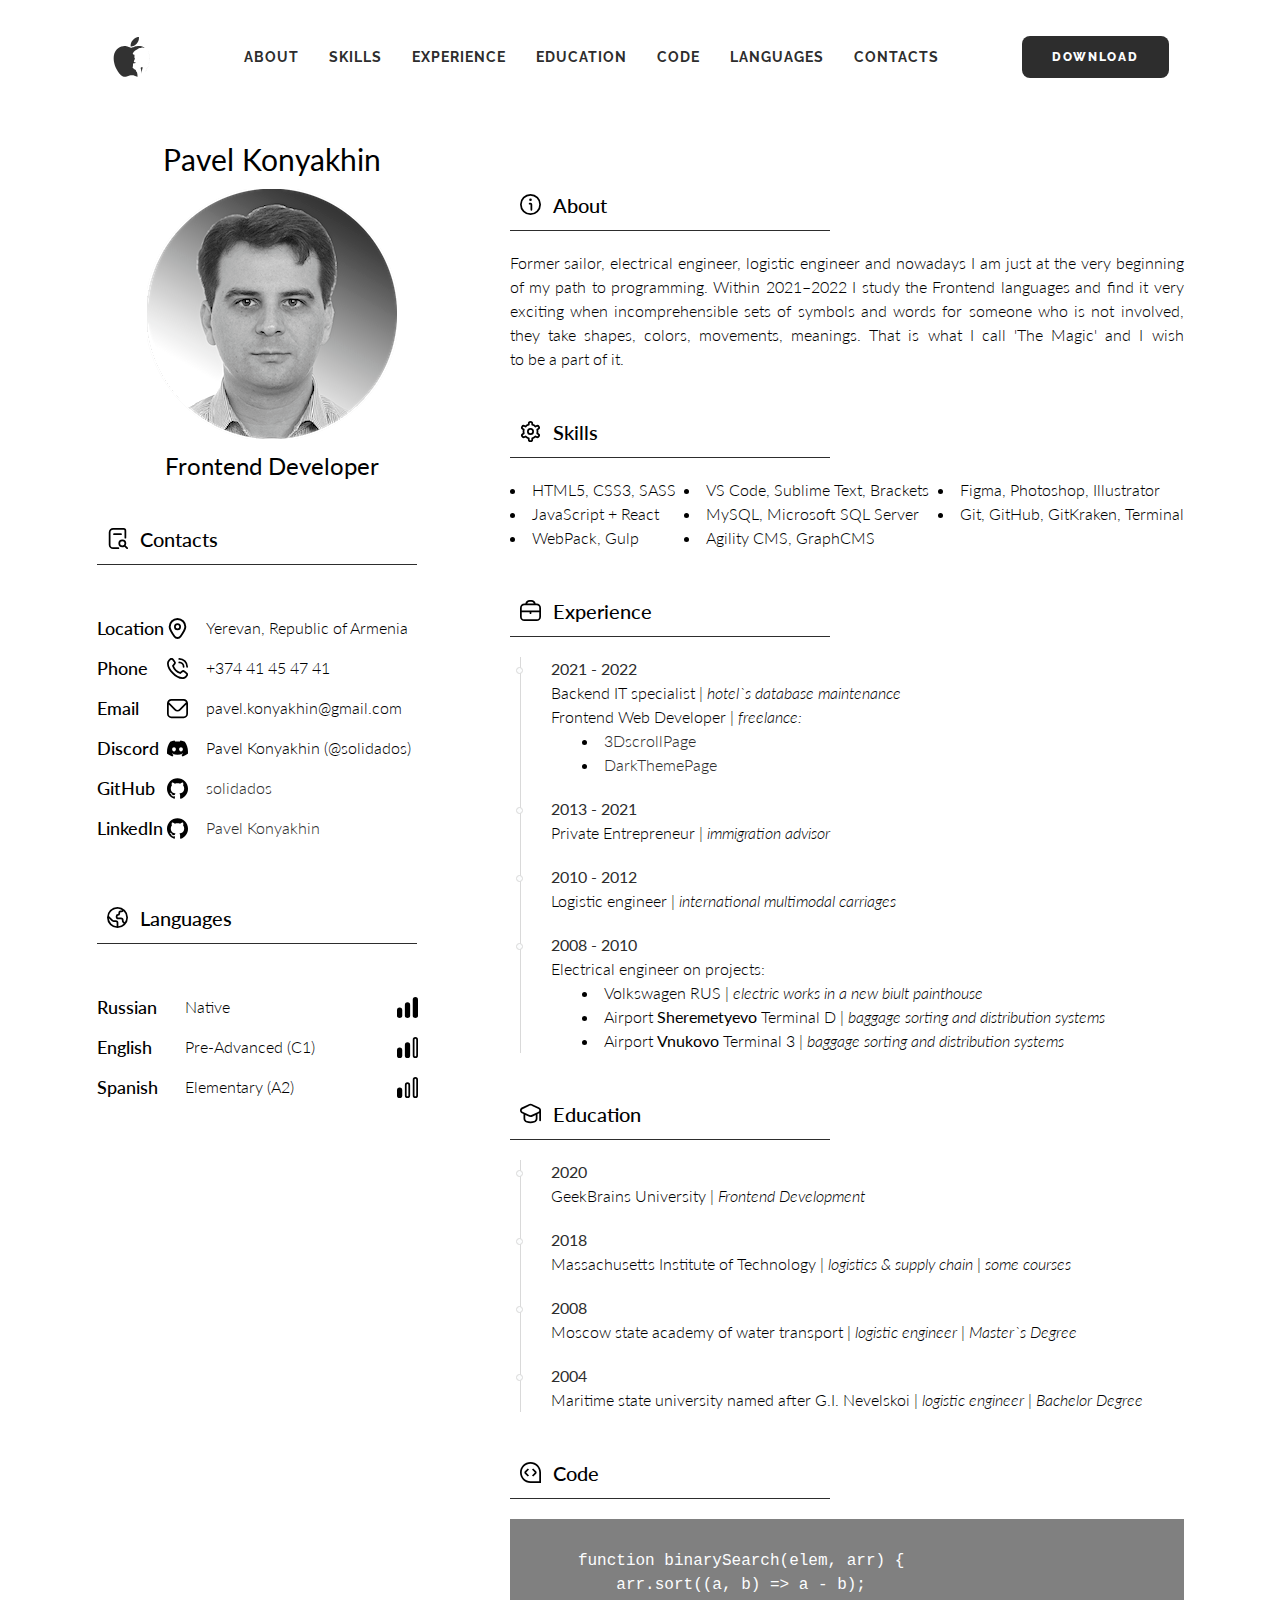
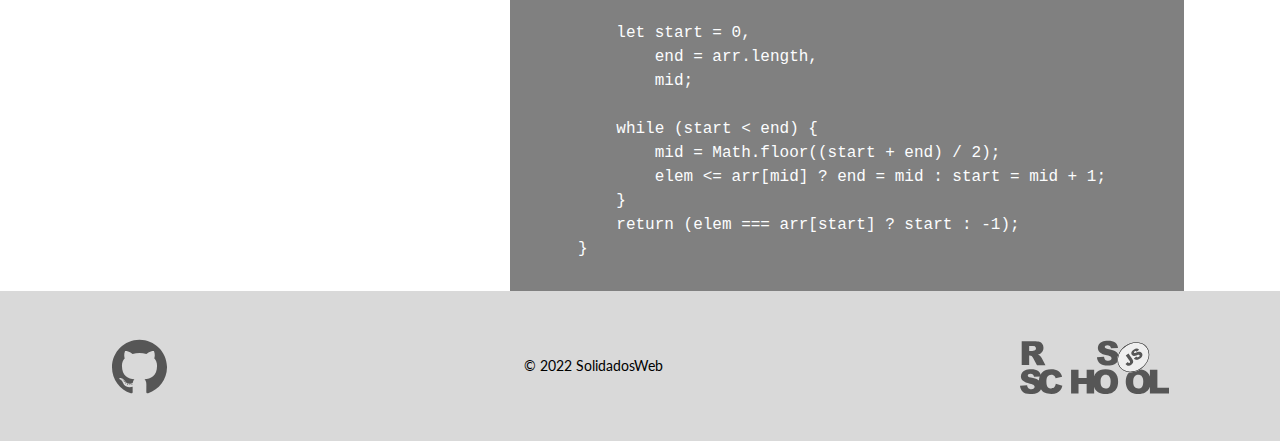
==== index.html @ b57db0f9 "feat: add icons to contacts" ====
<!DOCTYPE html>
<html lang="en">

<head>
    <meta charset="UTF-8">
    <meta http-equiv="X-UA-Compatible" content="IE=edge">
    <meta name="viewport" content="width=device-width, initial-scale=1.0">
    <link rel="shortcut icon" href="src/icons/favicon.png" type="image/x-icon">
    <link href="https://fonts.googleapis.com/css?family=Lato:100,300,regular,500,700&display=swap" rel="stylesheet" />
    <link href="https://fonts.googleapis.com/css?family=Rubik:300,regular,700&display=swap" rel="stylesheet" />
    <link href="https://fonts.googleapis.com/css?family=Raleway:700,800&display=swap" rel="stylesheet" />
    <link rel="stylesheet" href="style.css">
    <title>Curriculum Vitae</title>
</head>

<body>
    <div class="wrapper">

        <!-- ======== HEADER ======== -->
        <header id="open" class="header">
            <div id="close" class="header__container">
                <a href="#" class="header__logo">
                    <img src="src/img/icons/favicon.svg" alt="Logo_picture"></a>
                <div class="header__menu menu">
                    <nav class="menu__body">
                        <ul class="menu__list">
                            <li class="menu__item"><a href="#about" class="menu__link">About</a></li>
                            <li class="menu__item"><a href="#skills" class="menu__link">Skills</a></li>
                            <li class="menu__item"><a href="#experience" class="menu__link">Experience</a></li>
                            <li class="menu__item"><a href="#education" class="menu__link">Education</a></li>
                            <li class="menu__item"><a href="#code" class="menu__link">Code</a></li>
                            <li class="menu__item"><a href="#languages" class="menu__link">Languages</a></li>
                            <li class="menu__item"><a href="#contacts" class="menu__link">Contacts</a></li>
                        </ul>
                    </nav>
                </div>
                <div class="header__button">
                    <a href="src/docs/CV_Frontend_Pavel_Konyakhin.pdf" download="CV_Frontend_Pavel_Konyakhin.pdf"
                        class="button button-dark">Download</a>
                    <a href="#open" class="icon-menu"><span></span></a>
                    <a href="#close" class="close-icon-menu"></a>
                </div>
            </div>
        </header>

        <!-- ======== MAIN ======== -->
        <main class="main">
            <div class="main__container">

                <aside class="aside">
                    <div class="aside__box">

                        <!-- ----- Introduction ----- -->
                        <section class="intro">
                            <div class="intro-box">
                                <div class="title__content">
                                    <h1 class="intro__title">Pavel Konyakhin</h1>
                                    <img class="intro__picture" src="src/img/avatar3.png" alt="User_Picture">
                                    <h2 class="intro__subtitle">Frontend Developer</h2>
                                </div>
                            </div>
                        </section>

                        <!-- ----- Contacts ----- -->
                        <section id="contacts" class="contacts">
                            <div class="box">
                                <div class="box__content title-box">
                                    <img class="title-icon" src="src/img/icons/contacts2.svg" alt="Contacts icon">
                                    <h3 class="title-name">Contacts</h3>
                                </div>
                            </div>
                            <ul class="box__list">
                                <li class="box__list-item">
                                    <p class="item-title">Location</p>
                                    <img class="title-icon" src="src/img/icons/location.svg" alt="Location icon">
                                    <p class="item-text">Yerevan, Republic of Armenia</p>
                                </li>
                                <li class="box__list-item">
                                    <p class="item-title">Phone</p>
                                    <img class="title-icon" src="src/img/icons/phone-call.svg" alt="Phone icon">
                                    <p class="item-text">+374 41 45 47 41</p>
                                </li>
                                <li class="box__list-item">
                                    <p class="item-title">Email</p>
                                    <img class="title-icon" src="src/img/icons/email.svg" alt="Email icon">
                                    <p class="item-text">pavel.konyakhin@gmail.com</p>
                                </li>
                                <li class="box__list-item">
                                    <p class="item-title">Discord</p>
                                    <img class="title-icon" src="src/img/icons/discord.svg" alt="Discord icon">
                                    <p class="item-text">Pavel Konyakhin (@solidados)</p>
                                </li>
                                <li class="box__list-item">
                                    <p class="item-title">GitHub</p>
                                    <img class="title-icon" src="src/img/icons/github.svg" alt="GitHub icon">
                                    <p class="item-text"><a href="https://github.com/solidados">solidados</a></p>
                                </li>
                                <li class="box__list-item">
                                    <p class="item-title">LinkedIn</p>
                                    <img class="title-icon" src="src/img/icons/github.svg" alt="linkedIn icon">
                                    <p class="item-text"><a href="https://www.linkedin.com/in/solidados/">Pavel
                                            Konyakhin</a></p>
                                </li>
                            </ul>
                        </section>

                        <!-- ----- Languages ----- -->
                        <section id="languages" class="languages">
                            <div class="box">
                                <div class="box__content title-box">
                                    <img class="title-icon" src="src/img/icons/languages.svg" alt="Language icon">
                                    <h3 class="title-name">Languages</h3>
                                </div>
                            </div>
                            <ul class="box__list">
                                <li class="box__list-item">
                                    <p class="item-title">Russian</p>
                                    <p class="item-text">Native</p>
                                    <img class="title-icon" src="src/img/icons/signal-alt-3.svg" alt="Language level icon">
                                </li>
                                <li class="box__list-item">
                                    <p class="item-title">English</p>
                                    <p class="item-text">Pre-Advanced (C1)</p>
                                    <img class="title-icon" src="src/img/icons/signal-alt-2.svg" alt="Language level icon">
                                </li>
                                <li class="box__list-item">
                                    <p class="item-title">Spanish</p>
                                    <p class="item-text">Elementary (A2)</p>
                                    <img class="title-icon" src="src/img/icons/signal-alt-1.svg" alt="Language level icon">
                                </li>
                            </ul>
                        </section>
                    </div>
                </aside>

                <article class="article">
                    <div class="article__block">

                        <section id="about" class="about">
                            <div class="about box">
                                <div class="box__content title-box">
                                    <img class="title-icon" src="src/img/icons/about.svg" alt="Information icon">
                                    <h3 class="title-name">About</h3>
                                </div>
                            </div>
                            <div class="box-text">
                                <p>Former sailor, electrical engineer, logistic engineer and nowadays
                                    I&nbsp;am&nbsp;just at&nbsp;the very beginning of&nbsp;my&nbsp;path
                                    to&nbsp;programming. Within 2021&ndash;2022 I&nbsp;study the Frontend languages and
                                    find it&nbsp;very exciting when incomprehensible sets of&nbsp;symbols and words for
                                    someone who is&nbsp;not involved, they take shapes, colors, movements, meanings.
                                    That is&nbsp;what I&nbsp;call 'The Magic' and I&nbsp;wish
                                    to&nbsp;be&nbsp;a&nbsp;part of&nbsp;it.</p>
                            </div>
                        </section>

                        <section id="skills" class="skills">
                            <div class="skills box">
                                <div class="box__content title-box">
                                    <img class="title-icon" src="src/img/icons/skills.svg" alt="Skills icon">
                                    <h3 class="title-name">Skills</h3>
                                </div>
                            </div>
                            <!-- ========== Card__box =========== -->
                            <div class="box-text card__box">
                                <div class="card__text">
                                    <ul>
                                        <li>HTML5, CSS3, SASS</li>
                                        <li>JavaScript + React</li>
                                        <li>WebPack, Gulp</li>
                                    </ul>
                                </div>

                                <div class="card__text">
                                    <ul>
                                        <li>VS Code, Sublime Text, Brackets</li>
                                        <li>MySQL, Microsoft SQL Server</li>
                                        <li>Agility CMS, GraphCMS</li>
                                    </ul>
                                </div>

                                <div class="card__text">
                                    <ul>
                                        <li>Figma, Photoshop, Illustrator</li>
                                        <li>Git, GitHub, GitKraken, Terminal</li>
                                    </ul>
                                </div>
                            </div>
                        </section>

                        <section id="experience" class="experience">
                            <div class="experience box">
                                <div class="box__content title-box">
                                    <img class="title-icon" src="src/img/icons/briefcase.svg" alt="briefcase icon">
                                    <h3 class="title-name">Experience</h3>
                                </div>
                            </div>
                            <!-- ===== Timeline ruller ===== -->
                            <div class="timeline">
                                <div class="outer">
                                    <div class="card">
                                        <div class="info">
                                            <h4 class="timeline-title">2021 - 2022 </h4>
                                            <div class="box-text">
                                                <p>Backend IT&nbsp;specialist | <i>hotel`s&nbsp;database maintenance</i>
                                                </p>
                                                <p>Frontend Web Developer | <i>freelance:</i></p>
                                                <div class="info card__text">
                                                    <ul>
                                                        <li>
                                                            <a
                                                                href="https://solidados.github.io/3dScrollPage">3DscrollPage</a>
                                                        </li>
                                                        <li>
                                                            <a
                                                                href="https://solidados.github.io/darkThemeTmp/">DarkThemePage</a>
                                                        </li>
                                                    </ul>
                                                </div>
                                            </div>
                                        </div>
                                    </div>
                                    <div class="card">
                                        <div class="info">
                                            <h4 class="timeline-title">2013 - 2021</h4>
                                            <div class="box-text">
                                                <p>Private Entrepreneur | <i>immigration advisor</i></p>
                                            </div>
                                        </div>
                                    </div>
                                    <div class="card">
                                        <div class="info">
                                            <h4 class="timeline-title">2010 - 2012</h4>
                                            <div class="box-text">
                                                <p>Logistic engineer | <i>international multimodal carriages</i></p>
                                            </div>
                                        </div>
                                    </div>
                                    <div class="card">
                                        <div class="info">
                                            <h4 class="timeline-title">2008 - 2010</h4>
                                            <div class="box-text">
                                                <p>Electrical engineer on projects:</p>
                                                <div class="info card__text">
                                                    <ul>
                                                        <li>
                                                            Volkswagen RUS | <i>electric works in a new biult
                                                                painthouse</i>
                                                        </li>
                                                        <li>
                                                            Airport <strong>Sheremetyevo</strong> Terminal D |
                                                            <i>baggage
                                                                sorting and distribution systems</i>
                                                        </li>
                                                        <li>
                                                            Airport <strong>Vnukovo</strong> Terminal 3 | <i>baggage
                                                                sorting
                                                                and distribution systems</i>
                                                        </li>
                                                    </ul>
                                                </div>
                                            </div>
                                        </div>
                                    </div>
                                </div>
                            </div>
                        </section>

                        <section id="education" class="education">
                            <div class="education box">
                                <div class="box__content title-box">
                                    <img class="title-icon" src="src/img/icons/graduation-cap.svg" alt="GraduationCap icon">
                                    <h3 class="title-name">Education</h3>
                                </div>
                            </div>
                            <!-- ===== Timeline ruller ===== -->
                            <div class="timeline">
                                <div class="outer">
                                    <div class="card">
                                        <div class="info">
                                            <h4 class="timeline-title">2020</h4>
                                            <div class="box-text">
                                                <p>GeekBrains University | <i>Frontend Development</i></p>
                                            </div>
                                        </div>
                                    </div>
                                    <div class="card">
                                        <div class="info">
                                            <h4 class="timeline-title">2018</h4>
                                            <div class="box-text">
                                                <p>Massachusetts Institute of Technology | <i>logistics & supply
                                                        chain</i> | <i>some courses</i></p>
                                            </div>
                                        </div>
                                    </div>
                                    <div class="card">
                                        <div class="info">
                                            <h4 class="timeline-title">2008</h4>
                                            <div class="box-text">
                                                <p>Moscow state academy of water transport | <i>logistic engineer</i> |
                                                    <i>Master`s Degree</i>
                                                </p>
                                            </div>
                                        </div>
                                    </div>
                                    <div class="card">
                                        <div class="info">
                                            <h4 class="timeline-title">2004</h4>
                                            <div class="box-text">
                                                <p>Maritime state university named after G.I. Nevelskoi | <i>logistic
                                                        engineer</i> | <i>Bachelor Degree</i></p>
                                            </div>
                                        </div>
                                    </div>
                                </div>
                            </div>
                        </section>

                        <section id="code" class="code">
                            <div class="code box">
                                <div class="box__content title-box">
                                    <img class="title-icon" src="src/img/icons/code.svg" alt="Code icon">
                                    <h3 class="title-name">Code</h3>
                                </div>
                            </div>
                            <div class="box-text">
                                <code>
<pre>
    function binarySearch(elem, arr) {
        arr.sort((a, b) => a - b);

        let start = 0,
            end = arr.length,
            mid;

        while (start < end) {
            mid = Math.floor((start + end) / 2);
            elem <= arr[mid] ? end = mid : start = mid + 1;
        }
        return (elem === arr[start] ? start : -1);
    }
</pre>
                                    </code>
                            </div>
                        </section>

                    </div>
                </article>

            </div>
        </main>

        <footer class="footer">
            <div class="footer__container">
                <div class="footer__item">
                    <a href="https://github.com/solidados">
                        <img class="git-logo" src="src/img/icons/github.svg" alt="GitHub logo">
                    </a>
                </div>
                <div class="footer__item">
                    <div class="footer-text">
                        <p>&copy; 2022 SolidadosWeb</p>
                    </div>
                </div>
                <div class="footer__item">
                    <a href="https://rs.school/js/">
                        <img class="rss-logo" src="src/img/icons/rs_school_js.svg" alt="RSSchool logo">
                    </a>
                </div>
            </div>
        </footer>
    </div>
</body>

</html>
---- style.css ----
/* ===== variables ===== */
:root {
    /* ----- colors ----- */
    --main-txtcolor: #2d2d2d;
    --light-txtcolor: #fcfdfe;
    --light-linecolor: #d9d9d9;
    /* ----- opacity ----- */
    --button-opacity: 0.8;
    --burger-menu-opacity: 0.95;
}

/* ===== styles minimal clear ===== */
*,
*::before,
*::after {
    padding: 0;
    margin: 0;
    border: 0;
    box-sizing: border-box;
}

p {
    width: auto;
    overflow-wrap: break-word;
}

a {
    text-decoration: none;
}

ul,
ol,
li {
    list-style: inherit;
}

img {
    vertical-align: top;
}

h1,
h2,
h3,
h4,
h5,
h6 {
    font-size: inherit;
    font-weight: inherit;
}

html,
body {
    height: 100%;
    line-height: 1;
    scroll-behavior: smooth;
}

body {
    font-family: Lato;
    font-size: 14px;
}

/* ----- Wrapper ----- */
.wrapper {
    overflow: hidden;
    display: flex;
    flex-direction: column;
    min-height: 100%;
    width: 100%;
}

/* ===== attribute's selector ===== */
[class*="__container"] {
    max-width: 1087px;
    margin: 0px auto;
    padding: 0 15px;
}

/* ===== 1087px break point for PC ===== */
@media (max-width: 1086.98px) {
    [class*="__container"] {
        max-width: 970px;
    }
    .box-text > p {
        width: 580px;
    }
    .box {
        width: 580px;
    }
    .card__box > .card__text:last-child {
        overflow: hidden;
    }
}

/* ===== 992px break point for Tablet ===== */
@media (max-width: 991.98px) {
    [class*="__container"] {
        max-width: 750px;
    }
}

/* ===== 768px break point for Mobile ===== */
@media (max-width: 767.98px) {
    [class*="__container"] {
        max-width: none;
    }
}

.header {
    position: absolute;
    top: 0;
    left: 0;
    width: 100%;
    z-index: 50;
}

.header__container {
    display: flex;
    min-height: 114px;
    align-items: center;
}
.header__logo {
    position: relative;
    z-index: 5;
    margin-right: 15px;
}
.header__logo img {
    width: 40px;
    opacity: var(--button-opacity);
}
.header__logo img:hover {
    cursor: pointer;
    opacity: 1;
}
.header__menu {
    text-transform: uppercase;
    flex: 1 1 auto;
}
.header__button {
    position: relative;
    z-index: 5;
    flex: 0 0 200px;
    display: flex;
    justify-content: flex-end;
    align-items: center;
}

/* ------------------ */
.menu {
    display: flex;
    justify-content: flex-end;
}
.menu__list {
    display: flex;
    list-style: none;
}
.menu__item {
    margin: 0 30px 0 0;
}

/* ----- break points for header elements ----- */
@media (max-width: 991.98px) {
    .header__container {
        min-height: 80px;
    }
    .header__button {
        flex: 0 0 170px;
    }
    .menu__item {
        margin: 0 22px 0 0;
    }
}
@media (max-width: 767.98px) {
    .menu__body {
        position: fixed;
        top: 0;
        left: -100%;
        width: 100%;
        height: 100%;
        overflow: auto;
        background-color: var(--light-txtcolor);
        opacity: var(--burger-menu-opacity);
        padding: 90px 15px 30px 15px;
        transition: 0.3s ease 0s;
    }
    .header:target .menu__body {
        left: 0;
    }
    .header:target .menu__body::before {
        content: "";
        position: fixed;
        top: 0;
        left: 0;
        height: 80px;
        width: 100%;
        background-color: var(--light-txtcolor);
    }
    .menu__list {
        flex-direction: column;
        justify-content: center;
        align-items: center;
    }
    .menu__item {
        font-weight: 700;
        margin: 0 0 25px 0;
    }
    .menu__item:last-child {
        margin-bottom: 0;
    }
    .menu__link {
        font-size: 20px;
    }
    .header__button .button {
        padding: 14px 20px;
    }
}
@media (max-width: 478.98px) {
    .header__logo {
        flex: 0 0 40px;
        overflow: hidden;
    }
}

/* ------------------ */
.menu__link {
    font-family: Raleway;
    text-transform: uppercase;
    font-weight: 700;
    line-height: 1.2;
    color: var(--main-txtcolor);
    letter-spacing: 1px;
    transition: background-color 0.3s ease 0s;
}
.menu__link:hover {
    background-color: var(--main-txtcolor);
    opacity: var(--button-opacity);
    color: var(--light-txtcolor);
}

/* ------------------ */
.button {
    display: inline-block;
    font-family: Raleway;
    font-weight: 800;
    text-transform: uppercase;
    font-size: 12px;
    line-height: 1.2;
    letter-spacing: 1.7px;
    color: var(--light-txtcolor);
    padding: 14px 30px;
    border-radius: 8px;
    transition: background-color 0.3s ease 0s;
}
.button:hover {
    background-color: var(--main-txtcolor);
    opacity: var(--button-opacity);
}
.button-dark {
    background-color: var(--main-txtcolor);
}

/* ----- burger menu ----- */
.close-icon-menu,
.icon-menu {
    display: none;
}
@media (max-width: 767.98px) {
    .icon-menu {
        display: flex;
        position: relative;
        flex: 0 0 30px;
        height: 18px;
        flex-direction: column;
        justify-content: space-between;
        margin: 0 0 0 20px;
        z-index: 1;
    }
    .icon-menu::before,
    .icon-menu::after {
        content: "";
        background-color: var(--main-txtcolor);
        height: 2px;
    }
    .icon-menu span {
        background-color: var(--main-txtcolor);
        height: 2px;
    }

    .close-icon-menu {
        flex: 0 0 30px;
        height: 30px;
        position: relative;
        margin: 0 0 0 20px;
    }

    .close-icon-menu::before,
    .close-icon-menu::after {
        content: "";
        position: absolute;
        top: 50%;
        left: 0;
        width: 100%;
        background-color: var(--main-txtcolor);
        height: 2px;
    }
    .close-icon-menu::before {
        transform: rotate(-45deg);
    }
    .close-icon-menu::after {
        transform: rotate(45deg);
    }
    .header:target .icon-menu {
        display: none;
    }
    .header:target .close-icon-menu {
        display: flex;
    }
}

/* ===== Main Content ===== */

.main {
    top: 0;
    left: 0;
    width: 100%;
    height: 100%;
}
.main__container {
    display: flex;
    /* flex-direction: row;
    align-items: flex-start;
    justify-content: space-between; */
    min-height: 100%;
    padding: 144px 0 0 0;
}

/* ===== Block: Aside ===== */
.aside {
    position: relative;
    min-width: 350px;
    flex: 0 1 50%;
    float: left;
}

/* ----- Section: Introduction  ----- */
.intro {
    position: relative;
}
.intro-box {
    padding: 0;
    margin: 0;
}
.title__content {
    display: flex;
    flex-direction: column;
    justify-content: center;
    align-items: center;
}
.intro__title {
    font-size: 30px;
    line-height: auto;
    color: inherit;
}
.intro__picture {
    size: 250px;
    border: 0;
    padding: 15px 50px 15px 50px;
}
.intro__subtitle {
    font-size: 24px;
    line-height: auto;
    color: inherit;
}

/* ----- Section: Contacts  ----- */
.contacts {
    position: relative;
}
.box {
    top: 0;
    left: 0;
    display: flex;
    margin-top: 50px;
}
.box__content {
    padding: 0 15px 15px 10px;
}
.title-box {
    display: flex;
    align-items: center;
    width: 320px;
    border-bottom: 1px solid var(--main-txtcolor);
    margin-bottom: 20px;
}
.title-icon {
    width: 21px;
}
.title-name {
    font-size: 20px;
    font-weight: 500;
    padding-left: 12px;
}
.box__list {
    margin-top: 32px;
}
.box__list-item {
    display: flex;
    align-items: center;
    padding: 0 0 18px 0;
}
.box__list-item > .item-title {
    width: 70px;
}
.item-text > a:hover {
    background-color: var(--main-txtcolor);
    opacity: var(--button-opacity);
    color: var(--light-txtcolor);
}
.item-title {
    font-weight: 500;
    font-size: 18px;
    line-height: 22px;
}
.item-text {
    padding-left: 18px;
    font-size: 16px;
    font-weight: 300;
}
.item-text > a {
    color: var(--main-txtcolor);
}

/* ----- Section: Languages ----- */
.box__list-item > .item-text {
    width: 230px;
}

/* ===== Block: Article ===== */
.article {
    float: right;
    min-width: 737px;
}

.article__block {
    padding-left: 63px;
}
.box-text {
    top: 0;
    left: 0;
    height: 100%;
    width: 100%;
    /* padding-top: 20px; */
    text-align: justify;
    font-weight: 300;
    font-size: 16px;
    line-height: 24px;
}

code {
    top: 0;
    left: 0;
    width: 100%;
    height: 100%;
}

/* -- ----- Cards box ----- -- */

.card__box {
    display: flex;
    flex-wrap: wrap;
    justify-content: space-between;
}
.card__text > ul {
    list-style-position: inside;
}

/* ----- Timeline ruler ----- */

/* Timeline Container */
.timeline {
    padding: 0 0 0 10px;
}

/* Outer Layer with the timeline border */
.outer {
    border-left: 1px solid var(--light-linecolor);
}

/* Card container */
.card {
    position: relative;
    margin: 0 0 20px 20px;
    padding-left: 10px;
    max-width: 100%;
}

/* timeline information */
.info {
    display: flex;
    flex-direction: column;
}

/* timeline title */
.timeline-title {
    position: relative;
    font-family: "Lato";
    font-weight: 400;
    font-size: 16px;
    line-height: 24px;
    color: var(--main-txtcolor);
}

/* timeline year point  */
.timeline-title::before {
    content: "";
    position: absolute;
    width: 7px;
    height: 7px;
    background: var(--light-txtcolor);
    border-radius: 999px;
    top: 10px;
    left: -35px;
    border: 1px solid var(--light-linecolor);
}
.info > .box-text {
    font-weight: 300;
    font-size: 16px;
    line-height: 24px;
}
.info .card__text {
    margin-left: 31px;
}
li > a {
    color: var(--main-txtcolor);
}
li > a:hover {
    background-color: var(--main-txtcolor);
    opacity: var(--button-opacity);
    color: var(--light-txtcolor);
}

pre {
    padding: 30px;
    font-family: "Courier New";
    font-weight: 300;
    font-size: 16px;
    line-height: 24px;
    color: var(--light-txtcolor);
    background-color: grey;
}

/* ===== footer ===== */

.footer {
    top: 0;
    left: 0;
    width: 100%;
    z-index: 50;
    background: var(--light-linecolor);
}
.footer__container {
    min-height: 150px;
    display: flex;
    flex-direction: row;
    justify-content: space-between;
    align-items: center;
}
.footer__item {
    display: flex;
    flex-direction: row;
    justify-content: left;
}
.footer-text {
    align-self: flex-start;
}
.git-logo,
.rss-logo {
    height: 55px;
    opacity: 0.6;
}
.git-logo:hover,
.rss-logo:hover {
    cursor: pointer;
    opacity: 1;
}
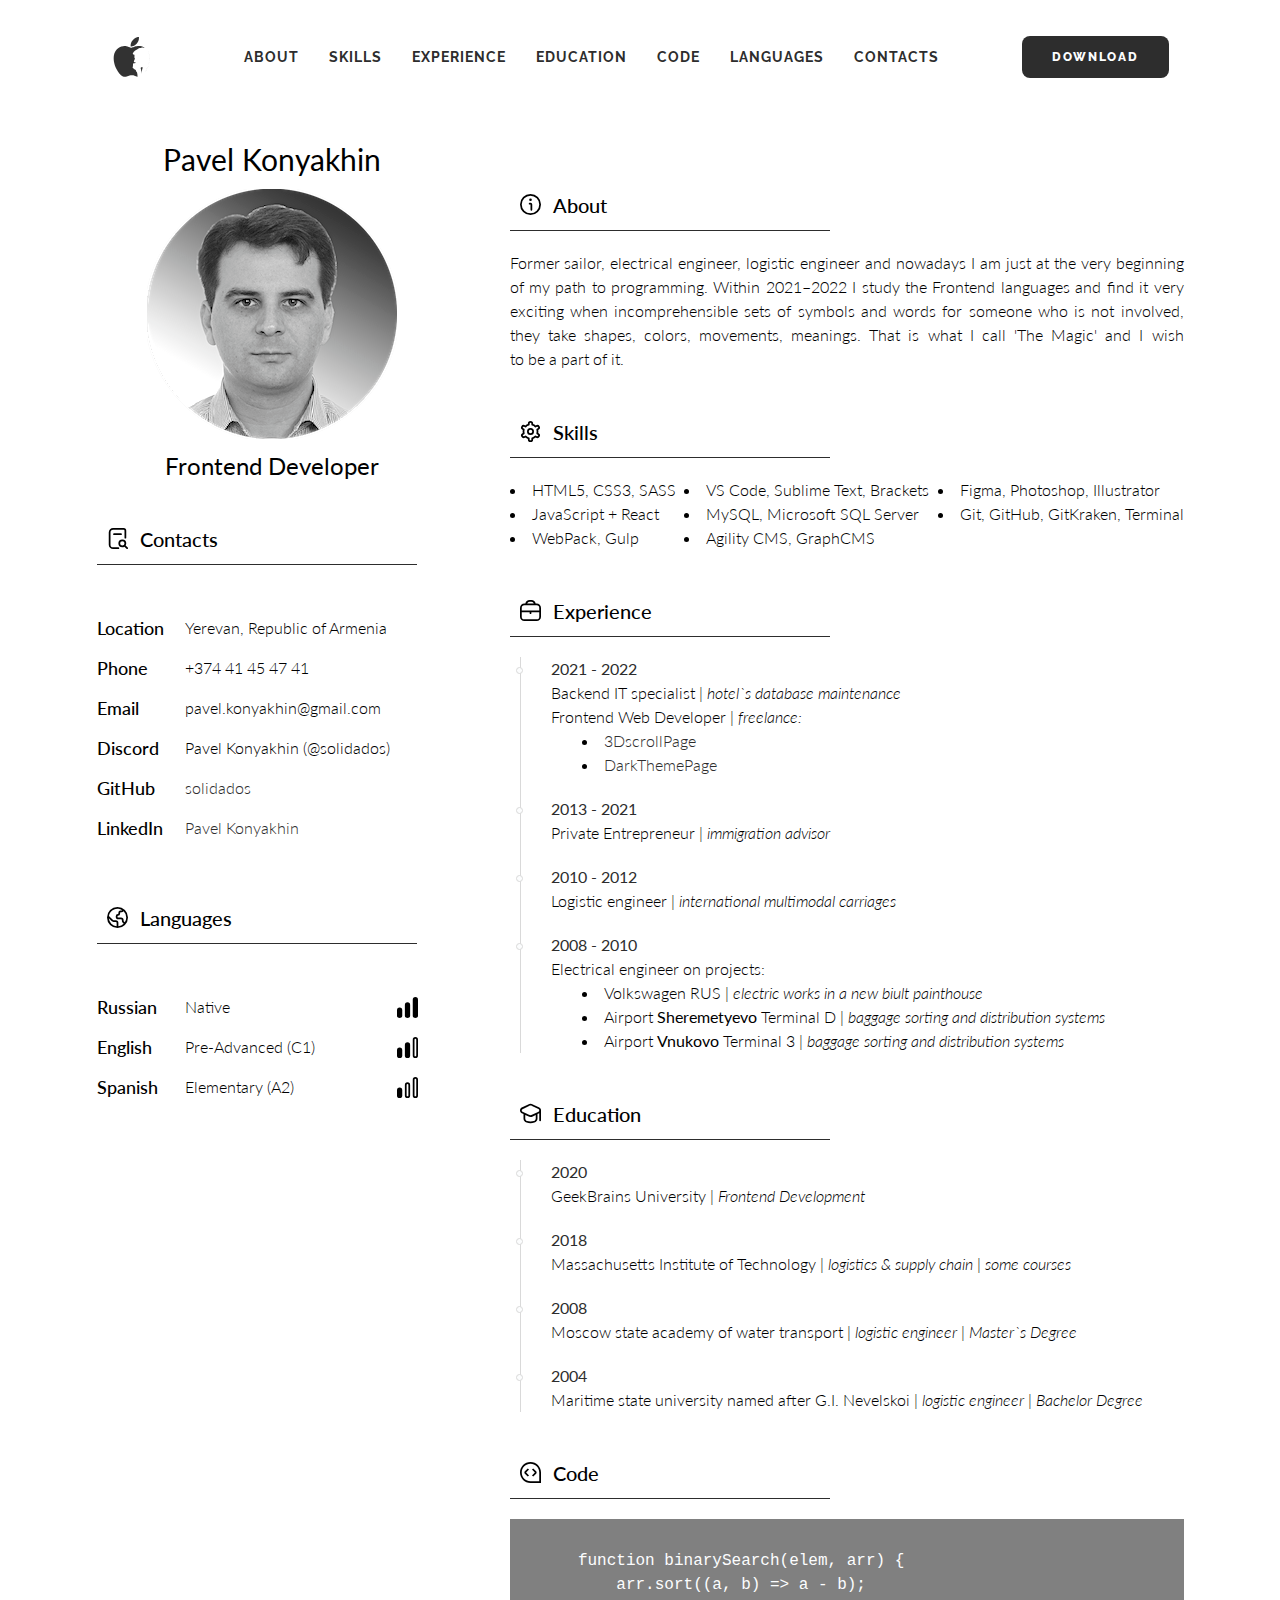
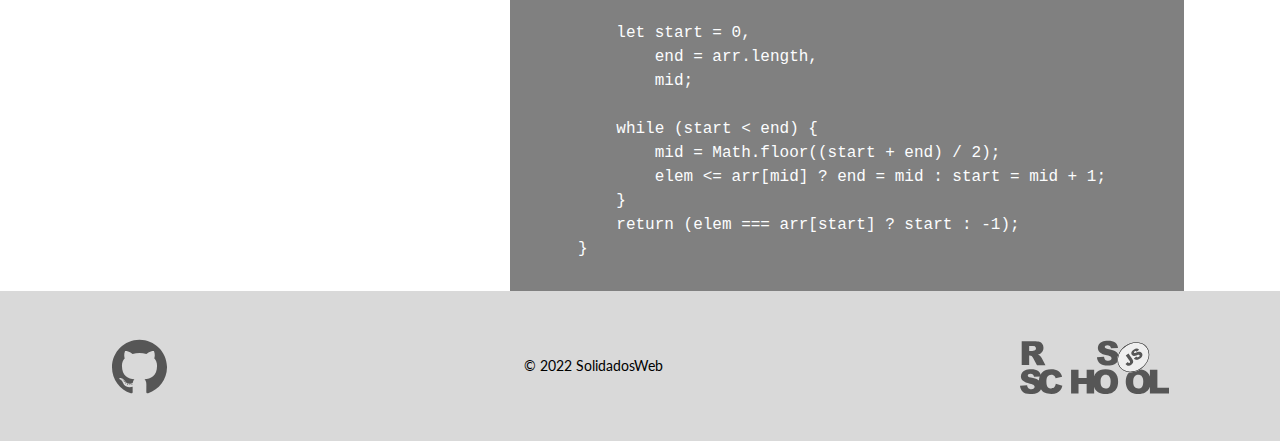
==== commit 76e290d0: "refactor: delete icons - look better" ====
--- a/index.html
+++ b/index.html
@@ -72,32 +72,32 @@
                             <ul class="box__list">
                                 <li class="box__list-item">
                                     <p class="item-title">Location</p>
-                                    <img class="title-icon" src="src/img/icons/location.svg" alt="Location icon">
+                                    <!-- <img class="title-icon" src="src/img/icons/location.svg" alt="Location icon"> -->
                                     <p class="item-text">Yerevan, Republic of Armenia</p>
                                 </li>
                                 <li class="box__list-item">
                                     <p class="item-title">Phone</p>
-                                    <img class="title-icon" src="src/img/icons/phone-call.svg" alt="Phone icon">
+                                    <!-- <img class="title-icon" src="src/img/icons/phone-call.svg" alt="Phone icon"> -->
                                     <p class="item-text">+374 41 45 47 41</p>
                                 </li>
                                 <li class="box__list-item">
                                     <p class="item-title">Email</p>
-                                    <img class="title-icon" src="src/img/icons/email.svg" alt="Email icon">
+                                    <!-- <img class="title-icon" src="src/img/icons/email.svg" alt="Email icon"> -->
                                     <p class="item-text">pavel.konyakhin@gmail.com</p>
                                 </li>
                                 <li class="box__list-item">
                                     <p class="item-title">Discord</p>
-                                    <img class="title-icon" src="src/img/icons/discord.svg" alt="Discord icon">
+                                    <!-- <img class="title-icon" src="src/img/icons/discord.svg" alt="Discord icon"> -->
                                     <p class="item-text">Pavel Konyakhin (@solidados)</p>
                                 </li>
                                 <li class="box__list-item">
                                     <p class="item-title">GitHub</p>
-                                    <img class="title-icon" src="src/img/icons/github.svg" alt="GitHub icon">
+                                    <!-- <img class="title-icon" src="src/img/icons/github.svg" alt="GitHub icon"> -->
                                     <p class="item-text"><a href="https://github.com/solidados">solidados</a></p>
                                 </li>
                                 <li class="box__list-item">
                                     <p class="item-title">LinkedIn</p>
-                                    <img class="title-icon" src="src/img/icons/github.svg" alt="linkedIn icon">
+                                    <!-- <img class="title-icon" src="src/img/icons/github.svg" alt="linkedIn icon"> -->
                                     <p class="item-text"><a href="https://www.linkedin.com/in/solidados/">Pavel
                                             Konyakhin</a></p>
                                 </li>
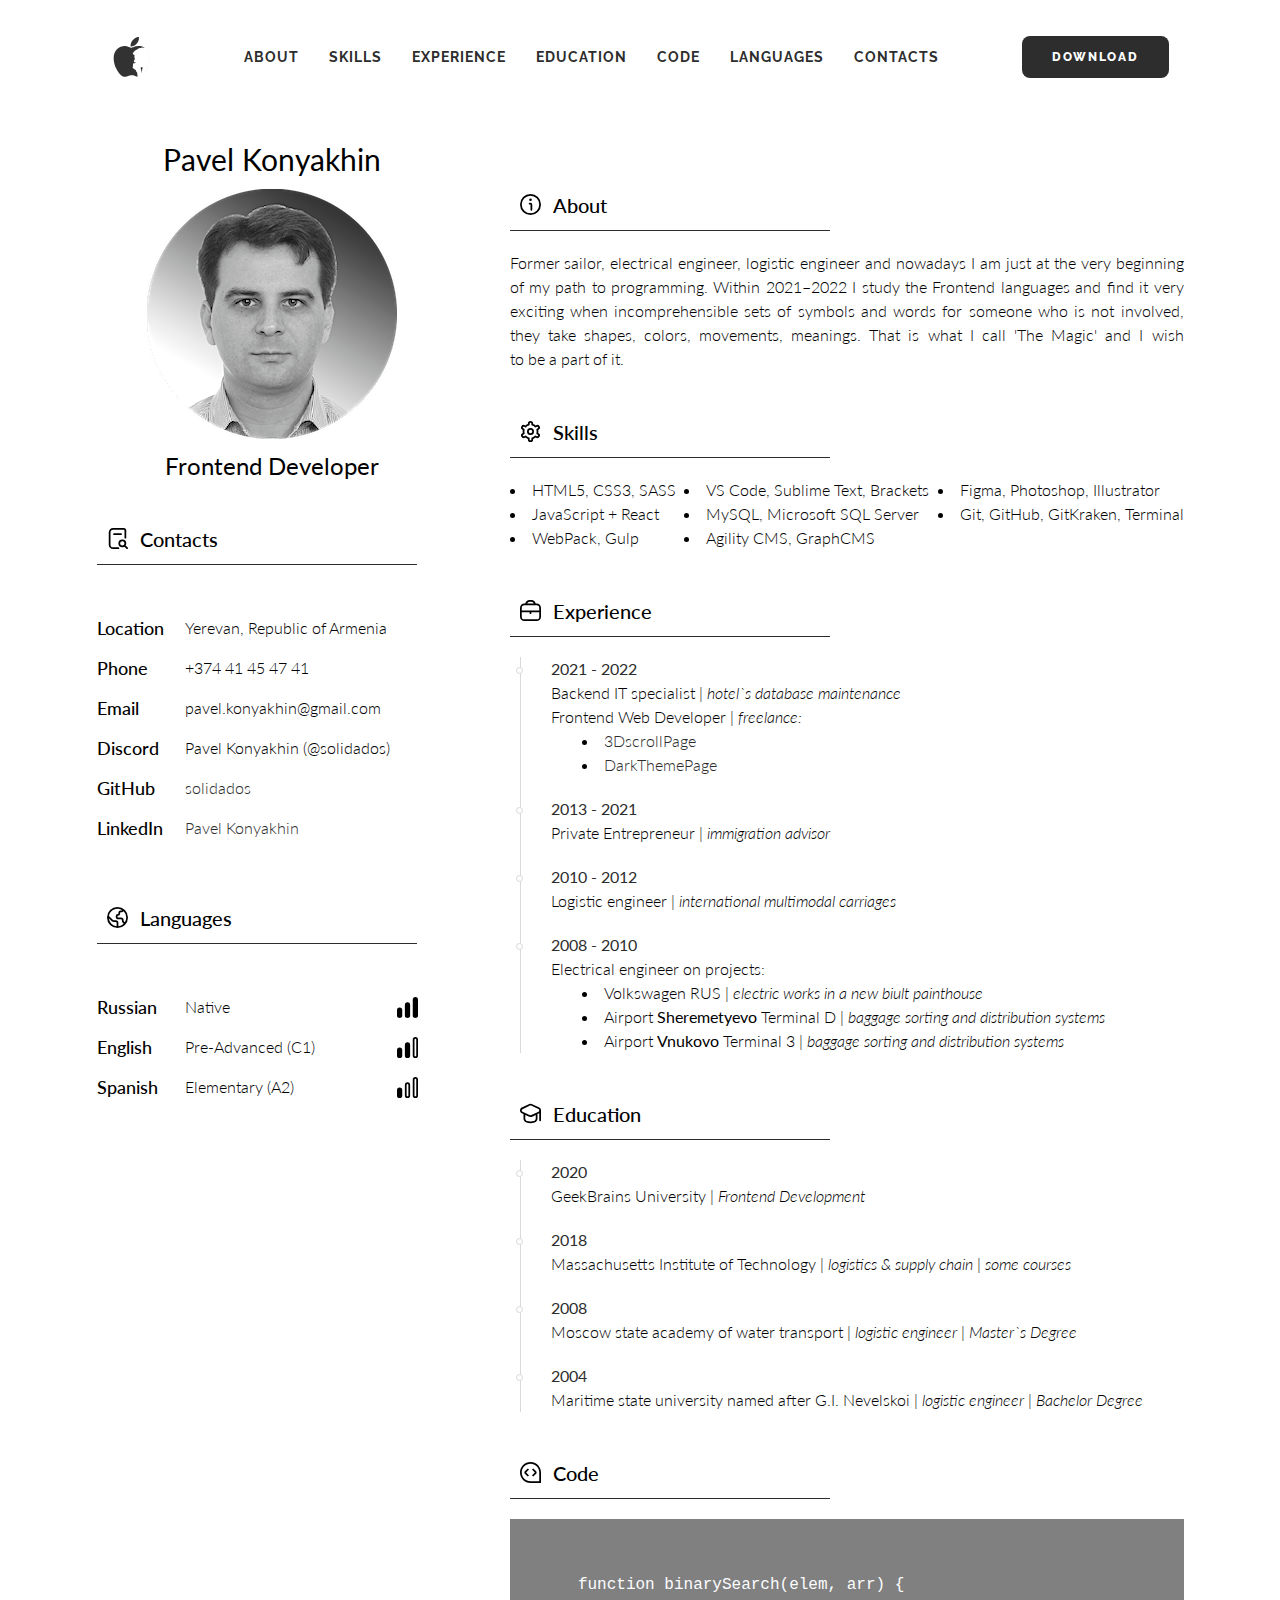
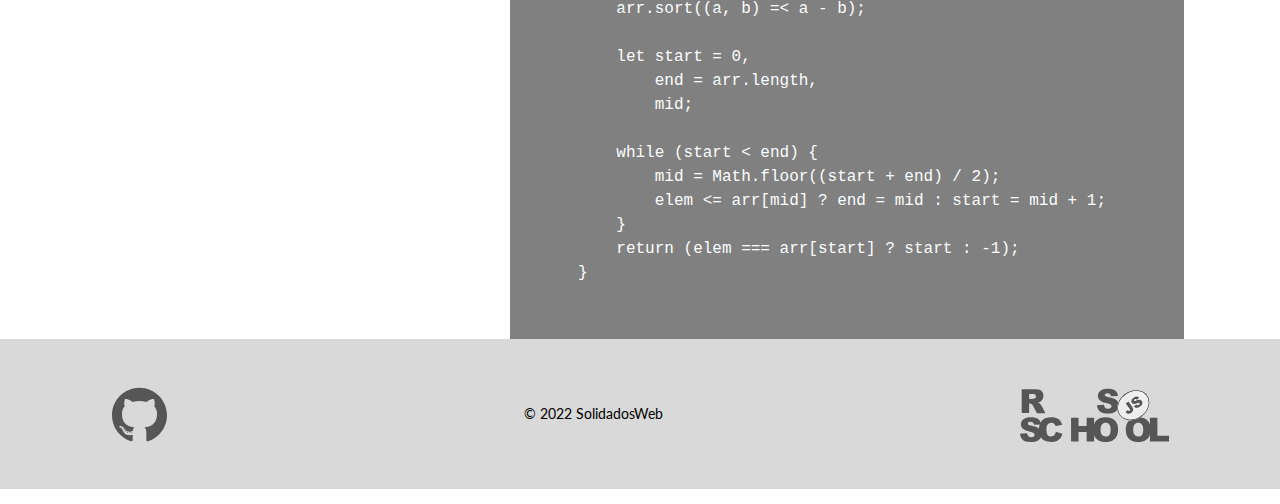
==== commit 24117853: "fix: change tag nesting for code section" ====
--- a/index.html
+++ b/index.html
@@ -324,10 +324,11 @@
                                 </div>
                             </div>
                             <div class="box-text">
-                                <code>
+                                
 <pre>
+<code>
     function binarySearch(elem, arr) {
-        arr.sort((a, b) => a - b);
+        arr.sort((a, b) =&lt; a - b);
 
         let start = 0,
             end = arr.length,
@@ -339,8 +340,9 @@
         }
         return (elem === arr[start] ? start : -1);
     }
+				 </code>
 </pre>
-                                    </code>
+                                    
                             </div>
                         </section>
 
@@ -372,4 +374,4 @@
     </div>
 </body>
 
-</html>+</html>
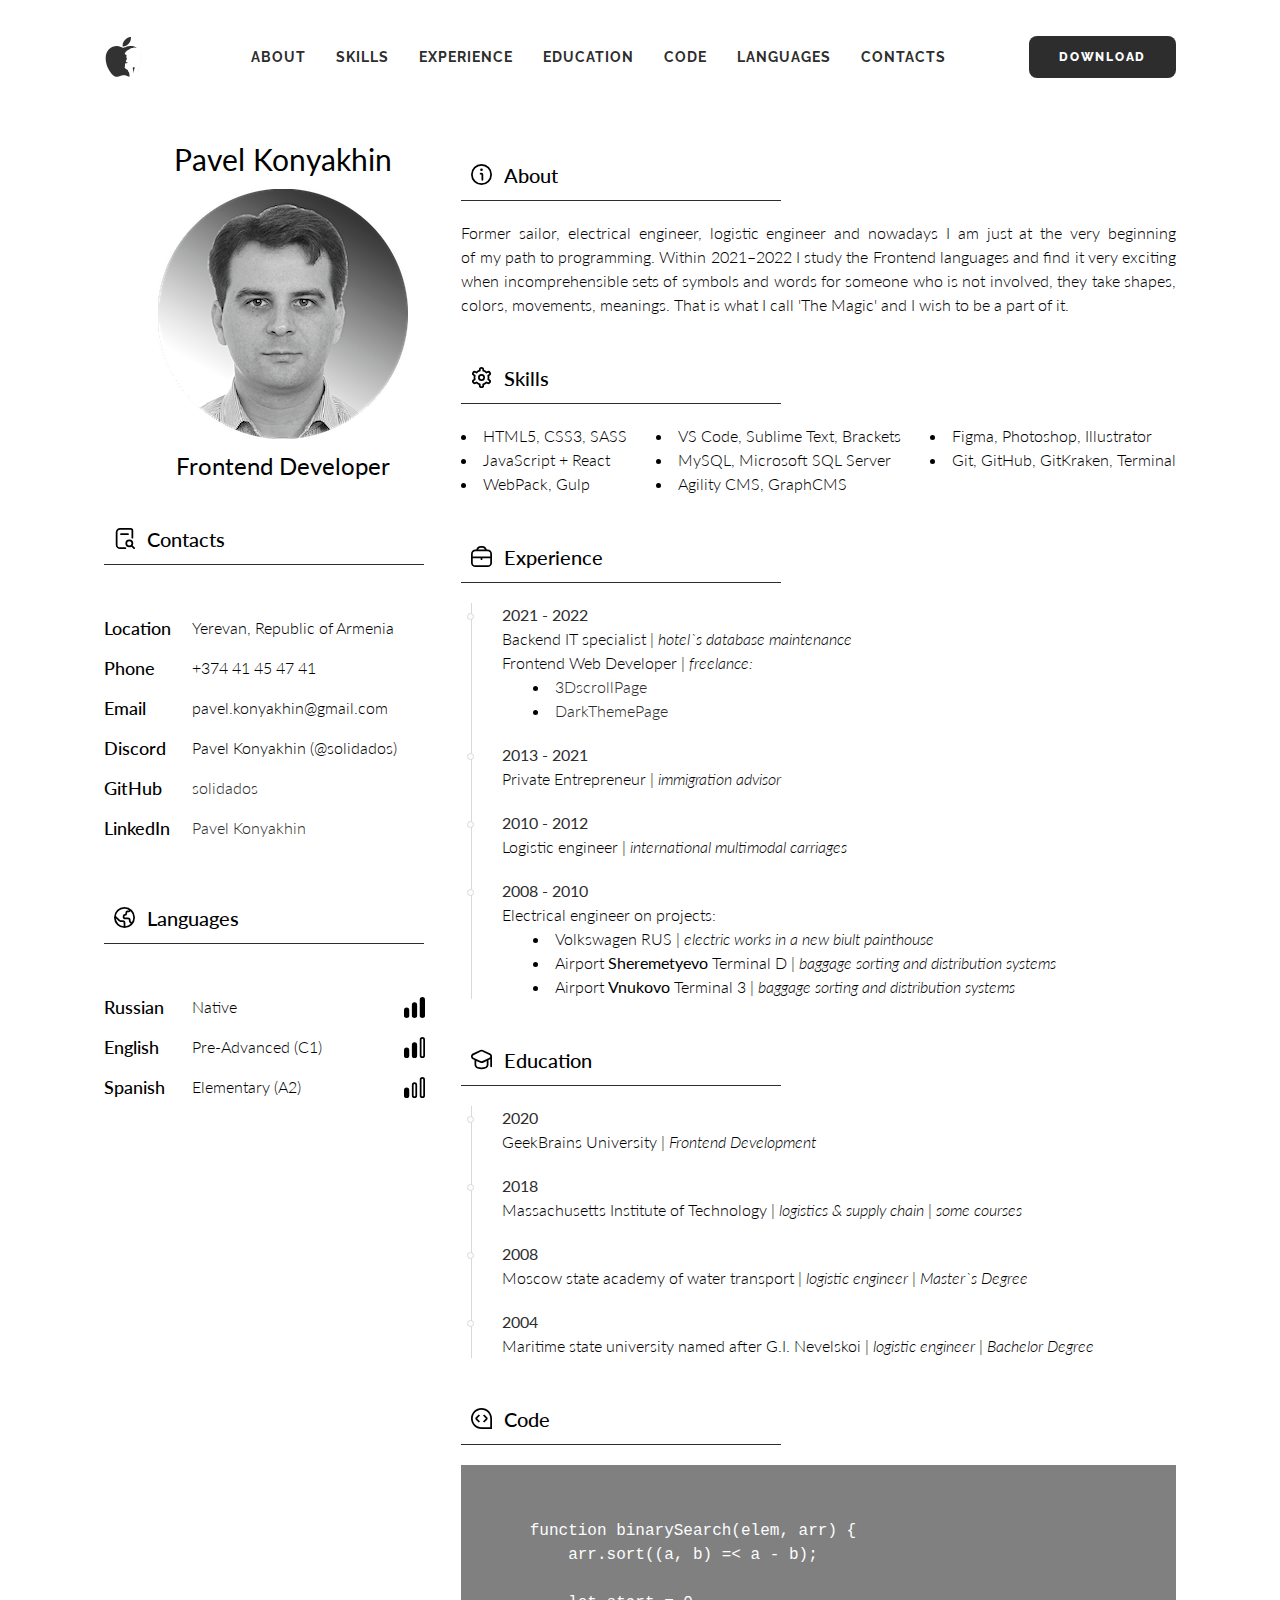
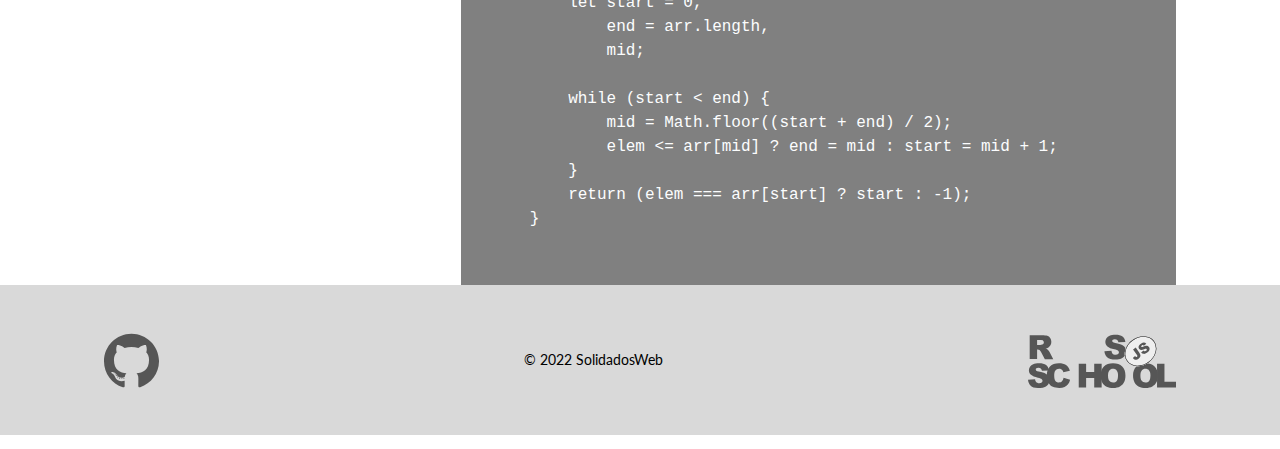
==== commit 3fa2d235: "fix: changes to avoid W3C warnings" ====
--- a/index.html
+++ b/index.html
@@ -50,7 +50,7 @@
                 <aside class="aside">
                     <div class="aside__box">
 
-                        <!-- ----- Introduction ----- -->
+                        <!-- Introduction -->
                         <section class="intro">
                             <div class="intro-box">
                                 <div class="title__content">
@@ -61,7 +61,7 @@
                             </div>
                         </section>
 
-                        <!-- ----- Contacts ----- -->
+                        <!--  Contacts  -->
                         <section id="contacts" class="contacts">
                             <div class="box">
                                 <div class="box__content title-box">
@@ -104,7 +104,7 @@
                             </ul>
                         </section>
 
-                        <!-- ----- Languages ----- -->
+                        <!--  Languages  -->
                         <section id="languages" class="languages">
                             <div class="box">
                                 <div class="box__content title-box">
@@ -324,7 +324,7 @@
                                 </div>
                             </div>
                             <div class="box-text">
-                                
+
 <pre>
 <code>
     function binarySearch(elem, arr) {
@@ -334,15 +334,15 @@
             end = arr.length,
             mid;
 
-        while (start < end) {
+        while (start &lt; end) {
             mid = Math.floor((start + end) / 2);
-            elem <= arr[mid] ? end = mid : start = mid + 1;
+            elem &lt;= arr[mid] ? end = mid : start = mid + 1;
         }
         return (elem === arr[start] ? start : -1);
     }
-				 </code>
+</code>
 </pre>
-                                    
+
                             </div>
                         </section>
 
--- a/style.css
+++ b/style.css
@@ -62,18 +62,18 @@
 
 /* ----- Wrapper ----- */
 .wrapper {
-    overflow: hidden;
     display: flex;
     flex-direction: column;
     min-height: 100%;
     width: 100%;
+    overflow: hidden;
 }
 
 /* ===== attribute's selector ===== */
 [class*="__container"] {
-    max-width: 1087px;
+    max-width: 1114px;
     margin: 0px auto;
-    padding: 0 15px;
+    padding: 0 21px;
 }
 
 /* ===== 1087px break point for PC ===== */
@@ -83,9 +83,10 @@
     }
     .box-text > p {
         width: 580px;
+        overflow-wrap: break-word;
     }
     .box {
-        width: 580px;
+        width: 100%;
     }
     .card__box > .card__text:last-child {
         overflow: hidden;
@@ -97,6 +98,10 @@
     [class*="__container"] {
         max-width: 750px;
     }
+    .box-text > p {
+        width: 580px;
+        overflow-wrap: break-word;
+    }
 }
 
 /* ===== 768px break point for Mobile ===== */
@@ -107,11 +112,11 @@
 }
 
 .header {
-    position: absolute;
-    top: 0;
-    left: 0;
-    width: 100%;
-    z-index: 50;
+    /* position: absolute; */
+    /* top: 0; */
+    /* left: 0; */
+    /* z-index: 50; */
+    width: 100%;
 }
 
 .header__container {
@@ -320,18 +325,16 @@
 /* ===== Main Content ===== */
 
 .main {
-    top: 0;
-    left: 0;
-    width: 100%;
-    height: 100%;
+    width: 100%;
+    /* top: 0;
+    left: 0; */
+}
+.aside {
+    margin-top: 30px;
 }
 .main__container {
     display: flex;
-    /* flex-direction: row;
-    align-items: flex-start;
-    justify-content: space-between; */
-    min-height: 100%;
-    padding: 144px 0 0 0;
+    overflow: hidden;
 }
 
 /* ===== Block: Aside ===== */
@@ -438,11 +441,11 @@
 /* ===== Block: Article ===== */
 .article {
     float: right;
-    min-width: 737px;
+    width: 100%;
 }
 
 .article__block {
-    padding-left: 63px;
+    /* margin-left: 43px; */
 }
 .box-text {
     top: 0;
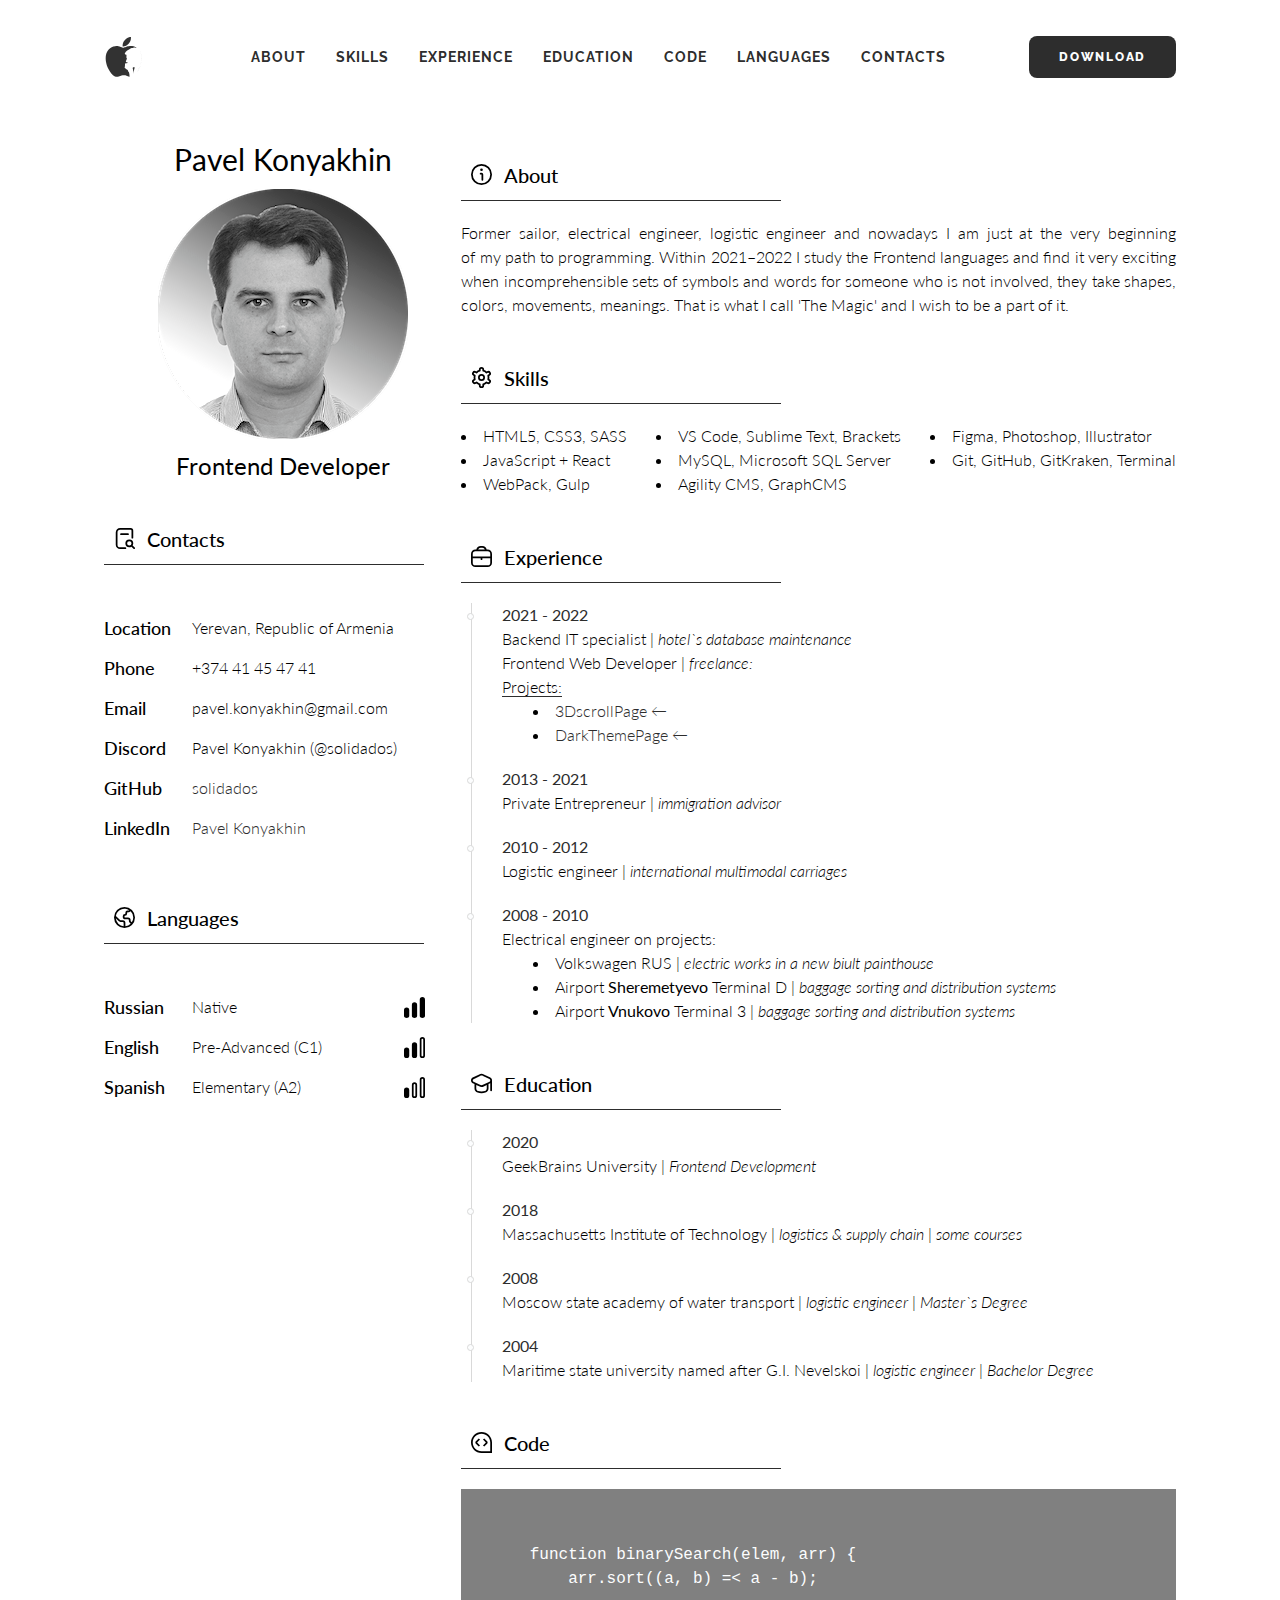
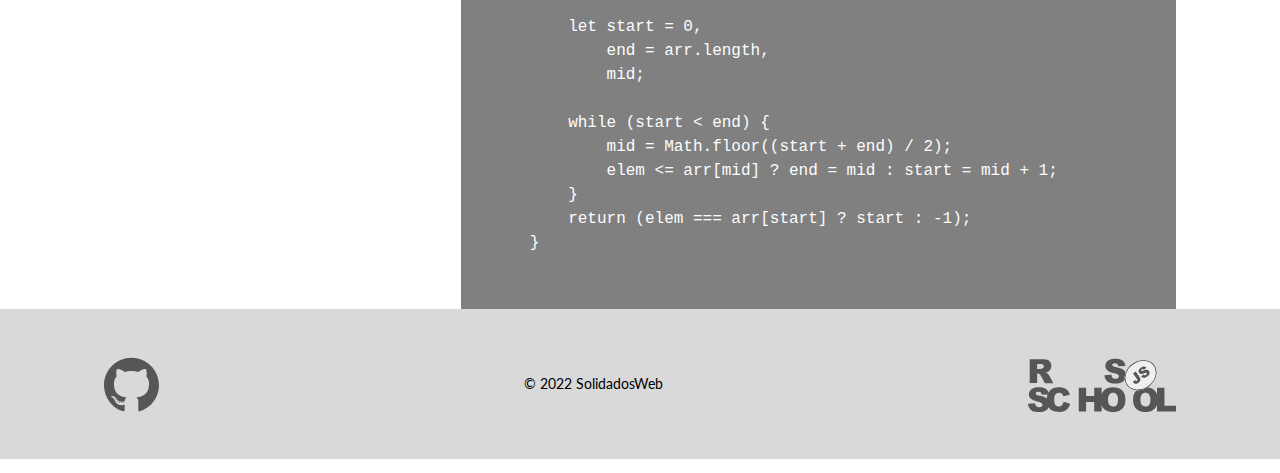
==== commit 19d2c904: "fix: validation errors solved" ====
--- a/index.html
+++ b/index.html
@@ -6,9 +6,9 @@
     <meta http-equiv="X-UA-Compatible" content="IE=edge">
     <meta name="viewport" content="width=device-width, initial-scale=1.0">
     <link rel="shortcut icon" href="src/icons/favicon.png" type="image/x-icon">
-    <link href="https://fonts.googleapis.com/css?family=Lato:100,300,regular,500,700&display=swap" rel="stylesheet" />
-    <link href="https://fonts.googleapis.com/css?family=Rubik:300,regular,700&display=swap" rel="stylesheet" />
-    <link href="https://fonts.googleapis.com/css?family=Raleway:700,800&display=swap" rel="stylesheet" />
+    <link href="https://fonts.googleapis.com/css?family=Lato:100,300,regular,500,700&display=swap" rel="stylesheet">
+    <link href="https://fonts.googleapis.com/css?family=Rubik:300,regular,700&display=swap" rel="stylesheet">
+    <link href="https://fonts.googleapis.com/css?family=Raleway:700,800&display=swap" rel="stylesheet">
     <link rel="stylesheet" href="style.css">
     <title>Curriculum Vitae</title>
 </head>
@@ -116,23 +116,27 @@
                                 <li class="box__list-item">
                                     <p class="item-title">Russian</p>
                                     <p class="item-text">Native</p>
-                                    <img class="title-icon" src="src/img/icons/signal-alt-3.svg" alt="Language level icon">
+                                    <img class="title-icon" src="src/img/icons/signal-alt-3.svg"
+                                        alt="Language level icon">
                                 </li>
                                 <li class="box__list-item">
                                     <p class="item-title">English</p>
                                     <p class="item-text">Pre-Advanced (C1)</p>
-                                    <img class="title-icon" src="src/img/icons/signal-alt-2.svg" alt="Language level icon">
+                                    <img class="title-icon" src="src/img/icons/signal-alt-2.svg"
+                                        alt="Language level icon">
                                 </li>
                                 <li class="box__list-item">
                                     <p class="item-title">Spanish</p>
                                     <p class="item-text">Elementary (A2)</p>
-                                    <img class="title-icon" src="src/img/icons/signal-alt-1.svg" alt="Language level icon">
+                                    <img class="title-icon" src="src/img/icons/signal-alt-1.svg"
+                                        alt="Language level icon">
                                 </li>
                             </ul>
                         </section>
                     </div>
                 </aside>
 
+                <!-- TODO: Section and Article: It's entirely acceptable to nest them either way. Although the document outline does not distinguish between a <section> and an <article> , from a semantic point of view they are two different things. That's the whole point of introducing them as two distinct semantic elements. -->
                 <article class="article">
                     <div class="article__block">
 
@@ -205,15 +209,16 @@
                                                 <p>Backend IT&nbsp;specialist | <i>hotel`s&nbsp;database maintenance</i>
                                                 </p>
                                                 <p>Frontend Web Developer | <i>freelance:</i></p>
+                                                <h3 class="projects"><span>Projects:</span></h3>
                                                 <div class="info card__text">
                                                     <ul>
                                                         <li>
-                                                            <a
-                                                                href="https://solidados.github.io/3dScrollPage">3DscrollPage</a>
-                                                        </li>
-                                                        <li>
-                                                            <a
-                                                                href="https://solidados.github.io/darkThemeTmp/">DarkThemePage</a>
+                                                            <a href="https://solidados.github.io/3dScrollPage">3DscrollPage
+                                                                &#8592;</a>
+                                                        </li>
+                                                        <li>
+                                                            <a href="https://solidados.github.io/darkThemeTmp/">DarkThemePage
+                                                                &#8592;</a>
                                                         </li>
                                                     </ul>
                                                 </div>
@@ -269,7 +274,8 @@
                         <section id="education" class="education">
                             <div class="education box">
                                 <div class="box__content title-box">
-                                    <img class="title-icon" src="src/img/icons/graduation-cap.svg" alt="GraduationCap icon">
+                                    <img class="title-icon" src="src/img/icons/graduation-cap.svg"
+                                        alt="GraduationCap icon">
                                     <h3 class="title-name">Education</h3>
                                 </div>
                             </div>
@@ -325,7 +331,7 @@
                             </div>
                             <div class="box-text">
 
-<pre>
+                                <pre>
 <code>
     function binarySearch(elem, arr) {
         arr.sort((a, b) =&lt; a - b);
@@ -374,4 +380,4 @@
     </div>
 </body>
 
-</html>
+</html>--- a/style.css
+++ b/style.css
@@ -448,15 +448,15 @@
     /* margin-left: 43px; */
 }
 .box-text {
-    top: 0;
-    left: 0;
     height: 100%;
     width: 100%;
-    /* padding-top: 20px; */
     text-align: justify;
     font-weight: 300;
     font-size: 16px;
     line-height: 24px;
+}
+.box-text > h3 > span {
+    border-bottom: 1px solid var(--main-txtcolor);
 }
 
 code {
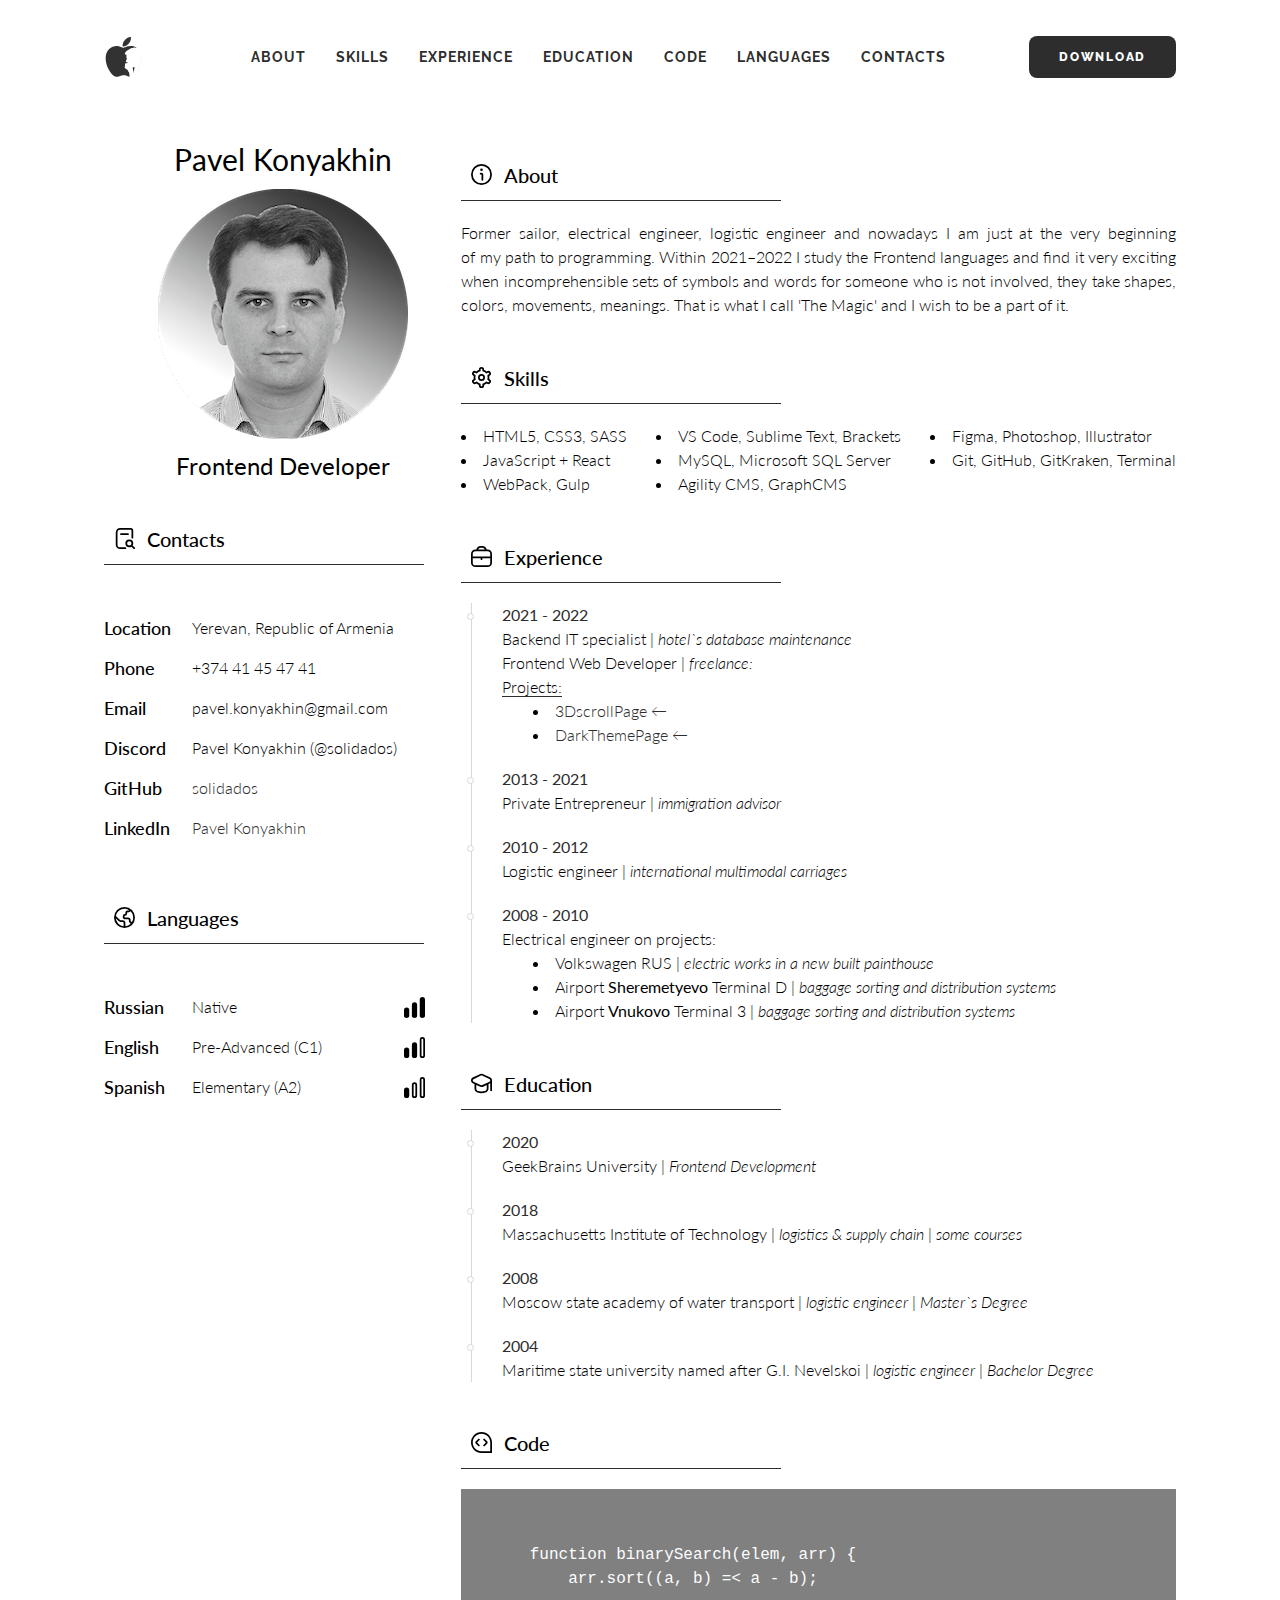
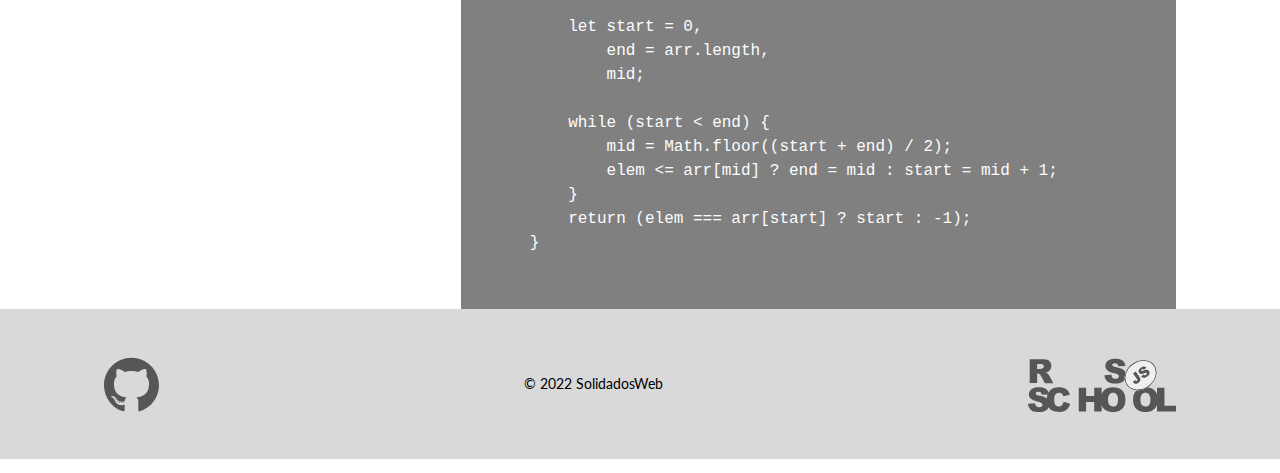
==== commit 1f0ebe2a: "fix: add header position" ====
--- a/index.html
+++ b/index.html
@@ -249,7 +249,7 @@
                                                 <div class="info card__text">
                                                     <ul>
                                                         <li>
-                                                            Volkswagen RUS | <i>electric works in a new biult
+                                                            Volkswagen RUS | <i>electric works in a new built
                                                                 painthouse</i>
                                                         </li>
                                                         <li>
--- a/style.css
+++ b/style.css
@@ -112,10 +112,10 @@
 }
 
 .header {
-    /* position: absolute; */
-    /* top: 0; */
-    /* left: 0; */
-    /* z-index: 50; */
+    position: relative;
+    top: 0;
+    left: 0;
+    z-index: 50;
     width: 100%;
 }
 
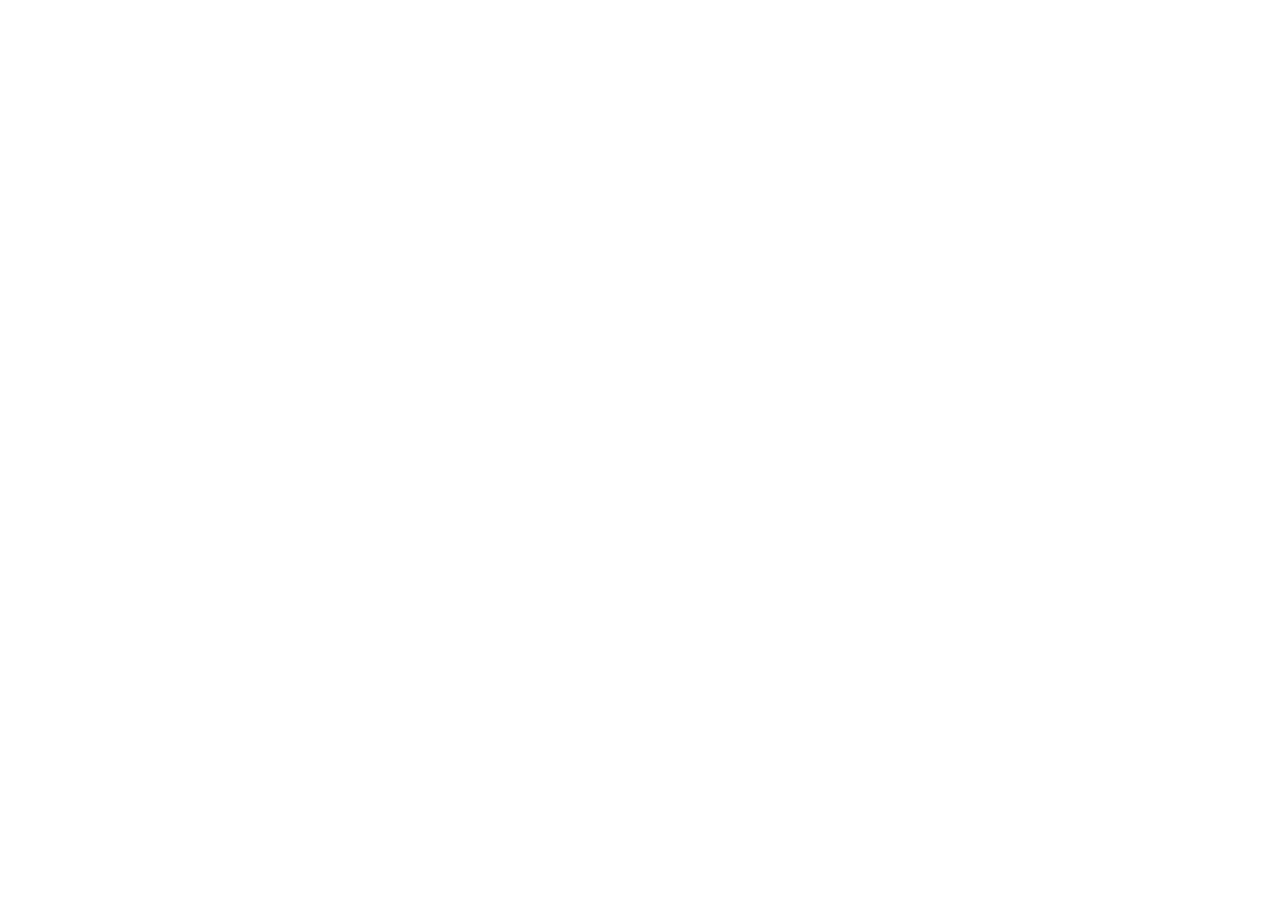
==== commit 407ef02c: "refactor: create new files for task stage 1" ====
--- a/index.html
+++ b/index.html
@@ -1,383 +1,16 @@
 <!DOCTYPE html>
-<html lang="en">
+<html lang="ru">
 
 <head>
     <meta charset="UTF-8">
     <meta http-equiv="X-UA-Compatible" content="IE=edge">
     <meta name="viewport" content="width=device-width, initial-scale=1.0">
-    <link rel="shortcut icon" href="src/icons/favicon.png" type="image/x-icon">
-    <link href="https://fonts.googleapis.com/css?family=Lato:100,300,regular,500,700&display=swap" rel="stylesheet">
-    <link href="https://fonts.googleapis.com/css?family=Rubik:300,regular,700&display=swap" rel="stylesheet">
-    <link href="https://fonts.googleapis.com/css?family=Raleway:700,800&display=swap" rel="stylesheet">
     <link rel="stylesheet" href="style.css">
-    <title>Curriculum Vitae</title>
+    <title>Document</title>
 </head>
 
 <body>
-    <div class="wrapper">
 
-        <!-- ======== HEADER ======== -->
-        <header id="open" class="header">
-            <div id="close" class="header__container">
-                <a href="#" class="header__logo">
-                    <img src="src/img/icons/favicon.svg" alt="Logo_picture"></a>
-                <div class="header__menu menu">
-                    <nav class="menu__body">
-                        <ul class="menu__list">
-                            <li class="menu__item"><a href="#about" class="menu__link">About</a></li>
-                            <li class="menu__item"><a href="#skills" class="menu__link">Skills</a></li>
-                            <li class="menu__item"><a href="#experience" class="menu__link">Experience</a></li>
-                            <li class="menu__item"><a href="#education" class="menu__link">Education</a></li>
-                            <li class="menu__item"><a href="#code" class="menu__link">Code</a></li>
-                            <li class="menu__item"><a href="#languages" class="menu__link">Languages</a></li>
-                            <li class="menu__item"><a href="#contacts" class="menu__link">Contacts</a></li>
-                        </ul>
-                    </nav>
-                </div>
-                <div class="header__button">
-                    <a href="src/docs/CV_Frontend_Pavel_Konyakhin.pdf" download="CV_Frontend_Pavel_Konyakhin.pdf"
-                        class="button button-dark">Download</a>
-                    <a href="#open" class="icon-menu"><span></span></a>
-                    <a href="#close" class="close-icon-menu"></a>
-                </div>
-            </div>
-        </header>
-
-        <!-- ======== MAIN ======== -->
-        <main class="main">
-            <div class="main__container">
-
-                <aside class="aside">
-                    <div class="aside__box">
-
-                        <!-- Introduction -->
-                        <section class="intro">
-                            <div class="intro-box">
-                                <div class="title__content">
-                                    <h1 class="intro__title">Pavel Konyakhin</h1>
-                                    <img class="intro__picture" src="src/img/avatar3.png" alt="User_Picture">
-                                    <h2 class="intro__subtitle">Frontend Developer</h2>
-                                </div>
-                            </div>
-                        </section>
-
-                        <!--  Contacts  -->
-                        <section id="contacts" class="contacts">
-                            <div class="box">
-                                <div class="box__content title-box">
-                                    <img class="title-icon" src="src/img/icons/contacts2.svg" alt="Contacts icon">
-                                    <h3 class="title-name">Contacts</h3>
-                                </div>
-                            </div>
-                            <ul class="box__list">
-                                <li class="box__list-item">
-                                    <p class="item-title">Location</p>
-                                    <!-- <img class="title-icon" src="src/img/icons/location.svg" alt="Location icon"> -->
-                                    <p class="item-text">Yerevan, Republic of Armenia</p>
-                                </li>
-                                <li class="box__list-item">
-                                    <p class="item-title">Phone</p>
-                                    <!-- <img class="title-icon" src="src/img/icons/phone-call.svg" alt="Phone icon"> -->
-                                    <p class="item-text">+374 41 45 47 41</p>
-                                </li>
-                                <li class="box__list-item">
-                                    <p class="item-title">Email</p>
-                                    <!-- <img class="title-icon" src="src/img/icons/email.svg" alt="Email icon"> -->
-                                    <p class="item-text">pavel.konyakhin@gmail.com</p>
-                                </li>
-                                <li class="box__list-item">
-                                    <p class="item-title">Discord</p>
-                                    <!-- <img class="title-icon" src="src/img/icons/discord.svg" alt="Discord icon"> -->
-                                    <p class="item-text">Pavel Konyakhin (@solidados)</p>
-                                </li>
-                                <li class="box__list-item">
-                                    <p class="item-title">GitHub</p>
-                                    <!-- <img class="title-icon" src="src/img/icons/github.svg" alt="GitHub icon"> -->
-                                    <p class="item-text"><a href="https://github.com/solidados">solidados</a></p>
-                                </li>
-                                <li class="box__list-item">
-                                    <p class="item-title">LinkedIn</p>
-                                    <!-- <img class="title-icon" src="src/img/icons/github.svg" alt="linkedIn icon"> -->
-                                    <p class="item-text"><a href="https://www.linkedin.com/in/solidados/">Pavel
-                                            Konyakhin</a></p>
-                                </li>
-                            </ul>
-                        </section>
-
-                        <!--  Languages  -->
-                        <section id="languages" class="languages">
-                            <div class="box">
-                                <div class="box__content title-box">
-                                    <img class="title-icon" src="src/img/icons/languages.svg" alt="Language icon">
-                                    <h3 class="title-name">Languages</h3>
-                                </div>
-                            </div>
-                            <ul class="box__list">
-                                <li class="box__list-item">
-                                    <p class="item-title">Russian</p>
-                                    <p class="item-text">Native</p>
-                                    <img class="title-icon" src="src/img/icons/signal-alt-3.svg"
-                                        alt="Language level icon">
-                                </li>
-                                <li class="box__list-item">
-                                    <p class="item-title">English</p>
-                                    <p class="item-text">Pre-Advanced (C1)</p>
-                                    <img class="title-icon" src="src/img/icons/signal-alt-2.svg"
-                                        alt="Language level icon">
-                                </li>
-                                <li class="box__list-item">
-                                    <p class="item-title">Spanish</p>
-                                    <p class="item-text">Elementary (A2)</p>
-                                    <img class="title-icon" src="src/img/icons/signal-alt-1.svg"
-                                        alt="Language level icon">
-                                </li>
-                            </ul>
-                        </section>
-                    </div>
-                </aside>
-
-                <!-- TODO: Section and Article: It's entirely acceptable to nest them either way. Although the document outline does not distinguish between a <section> and an <article> , from a semantic point of view they are two different things. That's the whole point of introducing them as two distinct semantic elements. -->
-                <article class="article">
-                    <div class="article__block">
-
-                        <section id="about" class="about">
-                            <div class="about box">
-                                <div class="box__content title-box">
-                                    <img class="title-icon" src="src/img/icons/about.svg" alt="Information icon">
-                                    <h3 class="title-name">About</h3>
-                                </div>
-                            </div>
-                            <div class="box-text">
-                                <p>Former sailor, electrical engineer, logistic engineer and nowadays
-                                    I&nbsp;am&nbsp;just at&nbsp;the very beginning of&nbsp;my&nbsp;path
-                                    to&nbsp;programming. Within 2021&ndash;2022 I&nbsp;study the Frontend languages and
-                                    find it&nbsp;very exciting when incomprehensible sets of&nbsp;symbols and words for
-                                    someone who is&nbsp;not involved, they take shapes, colors, movements, meanings.
-                                    That is&nbsp;what I&nbsp;call 'The Magic' and I&nbsp;wish
-                                    to&nbsp;be&nbsp;a&nbsp;part of&nbsp;it.</p>
-                            </div>
-                        </section>
-
-                        <section id="skills" class="skills">
-                            <div class="skills box">
-                                <div class="box__content title-box">
-                                    <img class="title-icon" src="src/img/icons/skills.svg" alt="Skills icon">
-                                    <h3 class="title-name">Skills</h3>
-                                </div>
-                            </div>
-                            <!-- ========== Card__box =========== -->
-                            <div class="box-text card__box">
-                                <div class="card__text">
-                                    <ul>
-                                        <li>HTML5, CSS3, SASS</li>
-                                        <li>JavaScript + React</li>
-                                        <li>WebPack, Gulp</li>
-                                    </ul>
-                                </div>
-
-                                <div class="card__text">
-                                    <ul>
-                                        <li>VS Code, Sublime Text, Brackets</li>
-                                        <li>MySQL, Microsoft SQL Server</li>
-                                        <li>Agility CMS, GraphCMS</li>
-                                    </ul>
-                                </div>
-
-                                <div class="card__text">
-                                    <ul>
-                                        <li>Figma, Photoshop, Illustrator</li>
-                                        <li>Git, GitHub, GitKraken, Terminal</li>
-                                    </ul>
-                                </div>
-                            </div>
-                        </section>
-
-                        <section id="experience" class="experience">
-                            <div class="experience box">
-                                <div class="box__content title-box">
-                                    <img class="title-icon" src="src/img/icons/briefcase.svg" alt="briefcase icon">
-                                    <h3 class="title-name">Experience</h3>
-                                </div>
-                            </div>
-                            <!-- ===== Timeline ruller ===== -->
-                            <div class="timeline">
-                                <div class="outer">
-                                    <div class="card">
-                                        <div class="info">
-                                            <h4 class="timeline-title">2021 - 2022 </h4>
-                                            <div class="box-text">
-                                                <p>Backend IT&nbsp;specialist | <i>hotel`s&nbsp;database maintenance</i>
-                                                </p>
-                                                <p>Frontend Web Developer | <i>freelance:</i></p>
-                                                <h3 class="projects"><span>Projects:</span></h3>
-                                                <div class="info card__text">
-                                                    <ul>
-                                                        <li>
-                                                            <a href="https://solidados.github.io/3dScrollPage">3DscrollPage
-                                                                &#8592;</a>
-                                                        </li>
-                                                        <li>
-                                                            <a href="https://solidados.github.io/darkThemeTmp/">DarkThemePage
-                                                                &#8592;</a>
-                                                        </li>
-                                                    </ul>
-                                                </div>
-                                            </div>
-                                        </div>
-                                    </div>
-                                    <div class="card">
-                                        <div class="info">
-                                            <h4 class="timeline-title">2013 - 2021</h4>
-                                            <div class="box-text">
-                                                <p>Private Entrepreneur | <i>immigration advisor</i></p>
-                                            </div>
-                                        </div>
-                                    </div>
-                                    <div class="card">
-                                        <div class="info">
-                                            <h4 class="timeline-title">2010 - 2012</h4>
-                                            <div class="box-text">
-                                                <p>Logistic engineer | <i>international multimodal carriages</i></p>
-                                            </div>
-                                        </div>
-                                    </div>
-                                    <div class="card">
-                                        <div class="info">
-                                            <h4 class="timeline-title">2008 - 2010</h4>
-                                            <div class="box-text">
-                                                <p>Electrical engineer on projects:</p>
-                                                <div class="info card__text">
-                                                    <ul>
-                                                        <li>
-                                                            Volkswagen RUS | <i>electric works in a new built
-                                                                painthouse</i>
-                                                        </li>
-                                                        <li>
-                                                            Airport <strong>Sheremetyevo</strong> Terminal D |
-                                                            <i>baggage
-                                                                sorting and distribution systems</i>
-                                                        </li>
-                                                        <li>
-                                                            Airport <strong>Vnukovo</strong> Terminal 3 | <i>baggage
-                                                                sorting
-                                                                and distribution systems</i>
-                                                        </li>
-                                                    </ul>
-                                                </div>
-                                            </div>
-                                        </div>
-                                    </div>
-                                </div>
-                            </div>
-                        </section>
-
-                        <section id="education" class="education">
-                            <div class="education box">
-                                <div class="box__content title-box">
-                                    <img class="title-icon" src="src/img/icons/graduation-cap.svg"
-                                        alt="GraduationCap icon">
-                                    <h3 class="title-name">Education</h3>
-                                </div>
-                            </div>
-                            <!-- ===== Timeline ruller ===== -->
-                            <div class="timeline">
-                                <div class="outer">
-                                    <div class="card">
-                                        <div class="info">
-                                            <h4 class="timeline-title">2020</h4>
-                                            <div class="box-text">
-                                                <p>GeekBrains University | <i>Frontend Development</i></p>
-                                            </div>
-                                        </div>
-                                    </div>
-                                    <div class="card">
-                                        <div class="info">
-                                            <h4 class="timeline-title">2018</h4>
-                                            <div class="box-text">
-                                                <p>Massachusetts Institute of Technology | <i>logistics & supply
-                                                        chain</i> | <i>some courses</i></p>
-                                            </div>
-                                        </div>
-                                    </div>
-                                    <div class="card">
-                                        <div class="info">
-                                            <h4 class="timeline-title">2008</h4>
-                                            <div class="box-text">
-                                                <p>Moscow state academy of water transport | <i>logistic engineer</i> |
-                                                    <i>Master`s Degree</i>
-                                                </p>
-                                            </div>
-                                        </div>
-                                    </div>
-                                    <div class="card">
-                                        <div class="info">
-                                            <h4 class="timeline-title">2004</h4>
-                                            <div class="box-text">
-                                                <p>Maritime state university named after G.I. Nevelskoi | <i>logistic
-                                                        engineer</i> | <i>Bachelor Degree</i></p>
-                                            </div>
-                                        </div>
-                                    </div>
-                                </div>
-                            </div>
-                        </section>
-
-                        <section id="code" class="code">
-                            <div class="code box">
-                                <div class="box__content title-box">
-                                    <img class="title-icon" src="src/img/icons/code.svg" alt="Code icon">
-                                    <h3 class="title-name">Code</h3>
-                                </div>
-                            </div>
-                            <div class="box-text">
-
-                                <pre>
-<code>
-    function binarySearch(elem, arr) {
-        arr.sort((a, b) =&lt; a - b);
-
-        let start = 0,
-            end = arr.length,
-            mid;
-
-        while (start &lt; end) {
-            mid = Math.floor((start + end) / 2);
-            elem &lt;= arr[mid] ? end = mid : start = mid + 1;
-        }
-        return (elem === arr[start] ? start : -1);
-    }
-</code>
-</pre>
-
-                            </div>
-                        </section>
-
-                    </div>
-                </article>
-
-            </div>
-        </main>
-
-        <footer class="footer">
-            <div class="footer__container">
-                <div class="footer__item">
-                    <a href="https://github.com/solidados">
-                        <img class="git-logo" src="src/img/icons/github.svg" alt="GitHub logo">
-                    </a>
-                </div>
-                <div class="footer__item">
-                    <div class="footer-text">
-                        <p>&copy; 2022 SolidadosWeb</p>
-                    </div>
-                </div>
-                <div class="footer__item">
-                    <a href="https://rs.school/js/">
-                        <img class="rss-logo" src="src/img/icons/rs_school_js.svg" alt="RSSchool logo">
-                    </a>
-                </div>
-            </div>
-        </footer>
-    </div>
 </body>
 
 </html>--- a/style.css
+++ b/style.css
@@ -1,588 +1,5 @@
-/* ===== variables ===== */
-:root {
-    /* ----- colors ----- */
-    --main-txtcolor: #2d2d2d;
-    --light-txtcolor: #fcfdfe;
-    --light-linecolor: #d9d9d9;
-    /* ----- opacity ----- */
-    --button-opacity: 0.8;
-    --burger-menu-opacity: 0.95;
+* {
+    margin: 0;
+    padding: 0;
+    border: 0;
 }
-
-/* ===== styles minimal clear ===== */
-*,
-*::before,
-*::after {
-    padding: 0;
-    margin: 0;
-    border: 0;
-    box-sizing: border-box;
-}
-
-p {
-    width: auto;
-    overflow-wrap: break-word;
-}
-
-a {
-    text-decoration: none;
-}
-
-ul,
-ol,
-li {
-    list-style: inherit;
-}
-
-img {
-    vertical-align: top;
-}
-
-h1,
-h2,
-h3,
-h4,
-h5,
-h6 {
-    font-size: inherit;
-    font-weight: inherit;
-}
-
-html,
-body {
-    height: 100%;
-    line-height: 1;
-    scroll-behavior: smooth;
-}
-
-body {
-    font-family: Lato;
-    font-size: 14px;
-}
-
-/* ----- Wrapper ----- */
-.wrapper {
-    display: flex;
-    flex-direction: column;
-    min-height: 100%;
-    width: 100%;
-    overflow: hidden;
-}
-
-/* ===== attribute's selector ===== */
-[class*="__container"] {
-    max-width: 1114px;
-    margin: 0px auto;
-    padding: 0 21px;
-}
-
-/* ===== 1087px break point for PC ===== */
-@media (max-width: 1086.98px) {
-    [class*="__container"] {
-        max-width: 970px;
-    }
-    .box-text > p {
-        width: 580px;
-        overflow-wrap: break-word;
-    }
-    .box {
-        width: 100%;
-    }
-    .card__box > .card__text:last-child {
-        overflow: hidden;
-    }
-}
-
-/* ===== 992px break point for Tablet ===== */
-@media (max-width: 991.98px) {
-    [class*="__container"] {
-        max-width: 750px;
-    }
-    .box-text > p {
-        width: 580px;
-        overflow-wrap: break-word;
-    }
-}
-
-/* ===== 768px break point for Mobile ===== */
-@media (max-width: 767.98px) {
-    [class*="__container"] {
-        max-width: none;
-    }
-}
-
-.header {
-    position: relative;
-    top: 0;
-    left: 0;
-    z-index: 50;
-    width: 100%;
-}
-
-.header__container {
-    display: flex;
-    min-height: 114px;
-    align-items: center;
-}
-.header__logo {
-    position: relative;
-    z-index: 5;
-    margin-right: 15px;
-}
-.header__logo img {
-    width: 40px;
-    opacity: var(--button-opacity);
-}
-.header__logo img:hover {
-    cursor: pointer;
-    opacity: 1;
-}
-.header__menu {
-    text-transform: uppercase;
-    flex: 1 1 auto;
-}
-.header__button {
-    position: relative;
-    z-index: 5;
-    flex: 0 0 200px;
-    display: flex;
-    justify-content: flex-end;
-    align-items: center;
-}
-
-/* ------------------ */
-.menu {
-    display: flex;
-    justify-content: flex-end;
-}
-.menu__list {
-    display: flex;
-    list-style: none;
-}
-.menu__item {
-    margin: 0 30px 0 0;
-}
-
-/* ----- break points for header elements ----- */
-@media (max-width: 991.98px) {
-    .header__container {
-        min-height: 80px;
-    }
-    .header__button {
-        flex: 0 0 170px;
-    }
-    .menu__item {
-        margin: 0 22px 0 0;
-    }
-}
-@media (max-width: 767.98px) {
-    .menu__body {
-        position: fixed;
-        top: 0;
-        left: -100%;
-        width: 100%;
-        height: 100%;
-        overflow: auto;
-        background-color: var(--light-txtcolor);
-        opacity: var(--burger-menu-opacity);
-        padding: 90px 15px 30px 15px;
-        transition: 0.3s ease 0s;
-    }
-    .header:target .menu__body {
-        left: 0;
-    }
-    .header:target .menu__body::before {
-        content: "";
-        position: fixed;
-        top: 0;
-        left: 0;
-        height: 80px;
-        width: 100%;
-        background-color: var(--light-txtcolor);
-    }
-    .menu__list {
-        flex-direction: column;
-        justify-content: center;
-        align-items: center;
-    }
-    .menu__item {
-        font-weight: 700;
-        margin: 0 0 25px 0;
-    }
-    .menu__item:last-child {
-        margin-bottom: 0;
-    }
-    .menu__link {
-        font-size: 20px;
-    }
-    .header__button .button {
-        padding: 14px 20px;
-    }
-}
-@media (max-width: 478.98px) {
-    .header__logo {
-        flex: 0 0 40px;
-        overflow: hidden;
-    }
-}
-
-/* ------------------ */
-.menu__link {
-    font-family: Raleway;
-    text-transform: uppercase;
-    font-weight: 700;
-    line-height: 1.2;
-    color: var(--main-txtcolor);
-    letter-spacing: 1px;
-    transition: background-color 0.3s ease 0s;
-}
-.menu__link:hover {
-    background-color: var(--main-txtcolor);
-    opacity: var(--button-opacity);
-    color: var(--light-txtcolor);
-}
-
-/* ------------------ */
-.button {
-    display: inline-block;
-    font-family: Raleway;
-    font-weight: 800;
-    text-transform: uppercase;
-    font-size: 12px;
-    line-height: 1.2;
-    letter-spacing: 1.7px;
-    color: var(--light-txtcolor);
-    padding: 14px 30px;
-    border-radius: 8px;
-    transition: background-color 0.3s ease 0s;
-}
-.button:hover {
-    background-color: var(--main-txtcolor);
-    opacity: var(--button-opacity);
-}
-.button-dark {
-    background-color: var(--main-txtcolor);
-}
-
-/* ----- burger menu ----- */
-.close-icon-menu,
-.icon-menu {
-    display: none;
-}
-@media (max-width: 767.98px) {
-    .icon-menu {
-        display: flex;
-        position: relative;
-        flex: 0 0 30px;
-        height: 18px;
-        flex-direction: column;
-        justify-content: space-between;
-        margin: 0 0 0 20px;
-        z-index: 1;
-    }
-    .icon-menu::before,
-    .icon-menu::after {
-        content: "";
-        background-color: var(--main-txtcolor);
-        height: 2px;
-    }
-    .icon-menu span {
-        background-color: var(--main-txtcolor);
-        height: 2px;
-    }
-
-    .close-icon-menu {
-        flex: 0 0 30px;
-        height: 30px;
-        position: relative;
-        margin: 0 0 0 20px;
-    }
-
-    .close-icon-menu::before,
-    .close-icon-menu::after {
-        content: "";
-        position: absolute;
-        top: 50%;
-        left: 0;
-        width: 100%;
-        background-color: var(--main-txtcolor);
-        height: 2px;
-    }
-    .close-icon-menu::before {
-        transform: rotate(-45deg);
-    }
-    .close-icon-menu::after {
-        transform: rotate(45deg);
-    }
-    .header:target .icon-menu {
-        display: none;
-    }
-    .header:target .close-icon-menu {
-        display: flex;
-    }
-}
-
-/* ===== Main Content ===== */
-
-.main {
-    width: 100%;
-    /* top: 0;
-    left: 0; */
-}
-.aside {
-    margin-top: 30px;
-}
-.main__container {
-    display: flex;
-    overflow: hidden;
-}
-
-/* ===== Block: Aside ===== */
-.aside {
-    position: relative;
-    min-width: 350px;
-    flex: 0 1 50%;
-    float: left;
-}
-
-/* ----- Section: Introduction  ----- */
-.intro {
-    position: relative;
-}
-.intro-box {
-    padding: 0;
-    margin: 0;
-}
-.title__content {
-    display: flex;
-    flex-direction: column;
-    justify-content: center;
-    align-items: center;
-}
-.intro__title {
-    font-size: 30px;
-    line-height: auto;
-    color: inherit;
-}
-.intro__picture {
-    size: 250px;
-    border: 0;
-    padding: 15px 50px 15px 50px;
-}
-.intro__subtitle {
-    font-size: 24px;
-    line-height: auto;
-    color: inherit;
-}
-
-/* ----- Section: Contacts  ----- */
-.contacts {
-    position: relative;
-}
-.box {
-    top: 0;
-    left: 0;
-    display: flex;
-    margin-top: 50px;
-}
-.box__content {
-    padding: 0 15px 15px 10px;
-}
-.title-box {
-    display: flex;
-    align-items: center;
-    width: 320px;
-    border-bottom: 1px solid var(--main-txtcolor);
-    margin-bottom: 20px;
-}
-.title-icon {
-    width: 21px;
-}
-.title-name {
-    font-size: 20px;
-    font-weight: 500;
-    padding-left: 12px;
-}
-.box__list {
-    margin-top: 32px;
-}
-.box__list-item {
-    display: flex;
-    align-items: center;
-    padding: 0 0 18px 0;
-}
-.box__list-item > .item-title {
-    width: 70px;
-}
-.item-text > a:hover {
-    background-color: var(--main-txtcolor);
-    opacity: var(--button-opacity);
-    color: var(--light-txtcolor);
-}
-.item-title {
-    font-weight: 500;
-    font-size: 18px;
-    line-height: 22px;
-}
-.item-text {
-    padding-left: 18px;
-    font-size: 16px;
-    font-weight: 300;
-}
-.item-text > a {
-    color: var(--main-txtcolor);
-}
-
-/* ----- Section: Languages ----- */
-.box__list-item > .item-text {
-    width: 230px;
-}
-
-/* ===== Block: Article ===== */
-.article {
-    float: right;
-    width: 100%;
-}
-
-.article__block {
-    /* margin-left: 43px; */
-}
-.box-text {
-    height: 100%;
-    width: 100%;
-    text-align: justify;
-    font-weight: 300;
-    font-size: 16px;
-    line-height: 24px;
-}
-.box-text > h3 > span {
-    border-bottom: 1px solid var(--main-txtcolor);
-}
-
-code {
-    top: 0;
-    left: 0;
-    width: 100%;
-    height: 100%;
-}
-
-/* -- ----- Cards box ----- -- */
-
-.card__box {
-    display: flex;
-    flex-wrap: wrap;
-    justify-content: space-between;
-}
-.card__text > ul {
-    list-style-position: inside;
-}
-
-/* ----- Timeline ruler ----- */
-
-/* Timeline Container */
-.timeline {
-    padding: 0 0 0 10px;
-}
-
-/* Outer Layer with the timeline border */
-.outer {
-    border-left: 1px solid var(--light-linecolor);
-}
-
-/* Card container */
-.card {
-    position: relative;
-    margin: 0 0 20px 20px;
-    padding-left: 10px;
-    max-width: 100%;
-}
-
-/* timeline information */
-.info {
-    display: flex;
-    flex-direction: column;
-}
-
-/* timeline title */
-.timeline-title {
-    position: relative;
-    font-family: "Lato";
-    font-weight: 400;
-    font-size: 16px;
-    line-height: 24px;
-    color: var(--main-txtcolor);
-}
-
-/* timeline year point  */
-.timeline-title::before {
-    content: "";
-    position: absolute;
-    width: 7px;
-    height: 7px;
-    background: var(--light-txtcolor);
-    border-radius: 999px;
-    top: 10px;
-    left: -35px;
-    border: 1px solid var(--light-linecolor);
-}
-.info > .box-text {
-    font-weight: 300;
-    font-size: 16px;
-    line-height: 24px;
-}
-.info .card__text {
-    margin-left: 31px;
-}
-li > a {
-    color: var(--main-txtcolor);
-}
-li > a:hover {
-    background-color: var(--main-txtcolor);
-    opacity: var(--button-opacity);
-    color: var(--light-txtcolor);
-}
-
-pre {
-    padding: 30px;
-    font-family: "Courier New";
-    font-weight: 300;
-    font-size: 16px;
-    line-height: 24px;
-    color: var(--light-txtcolor);
-    background-color: grey;
-}
-
-/* ===== footer ===== */
-
-.footer {
-    top: 0;
-    left: 0;
-    width: 100%;
-    z-index: 50;
-    background: var(--light-linecolor);
-}
-.footer__container {
-    min-height: 150px;
-    display: flex;
-    flex-direction: row;
-    justify-content: space-between;
-    align-items: center;
-}
-.footer__item {
-    display: flex;
-    flex-direction: row;
-    justify-content: left;
-}
-.footer-text {
-    align-self: flex-start;
-}
-.git-logo,
-.rss-logo {
-    height: 55px;
-    opacity: 0.6;
-}
-.git-logo:hover,
-.rss-logo:hover {
-    cursor: pointer;
-    opacity: 1;
-}
